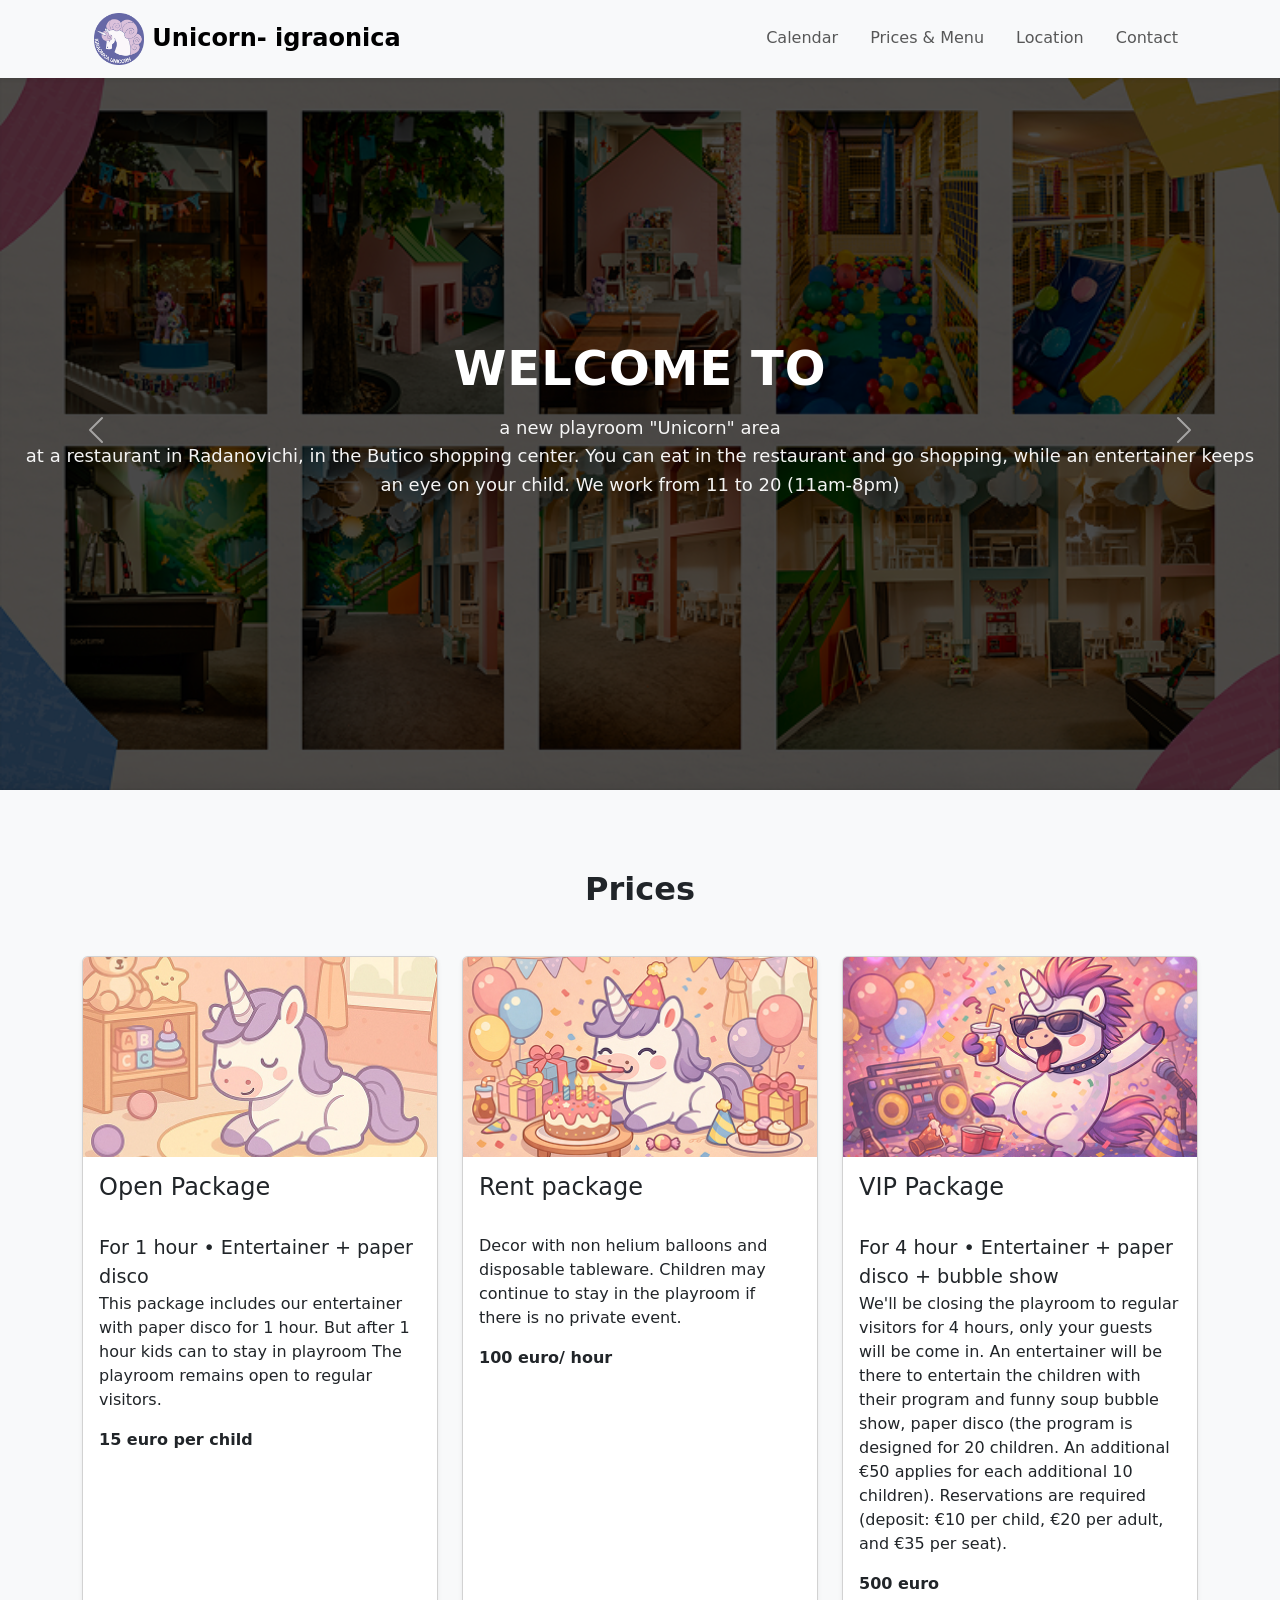
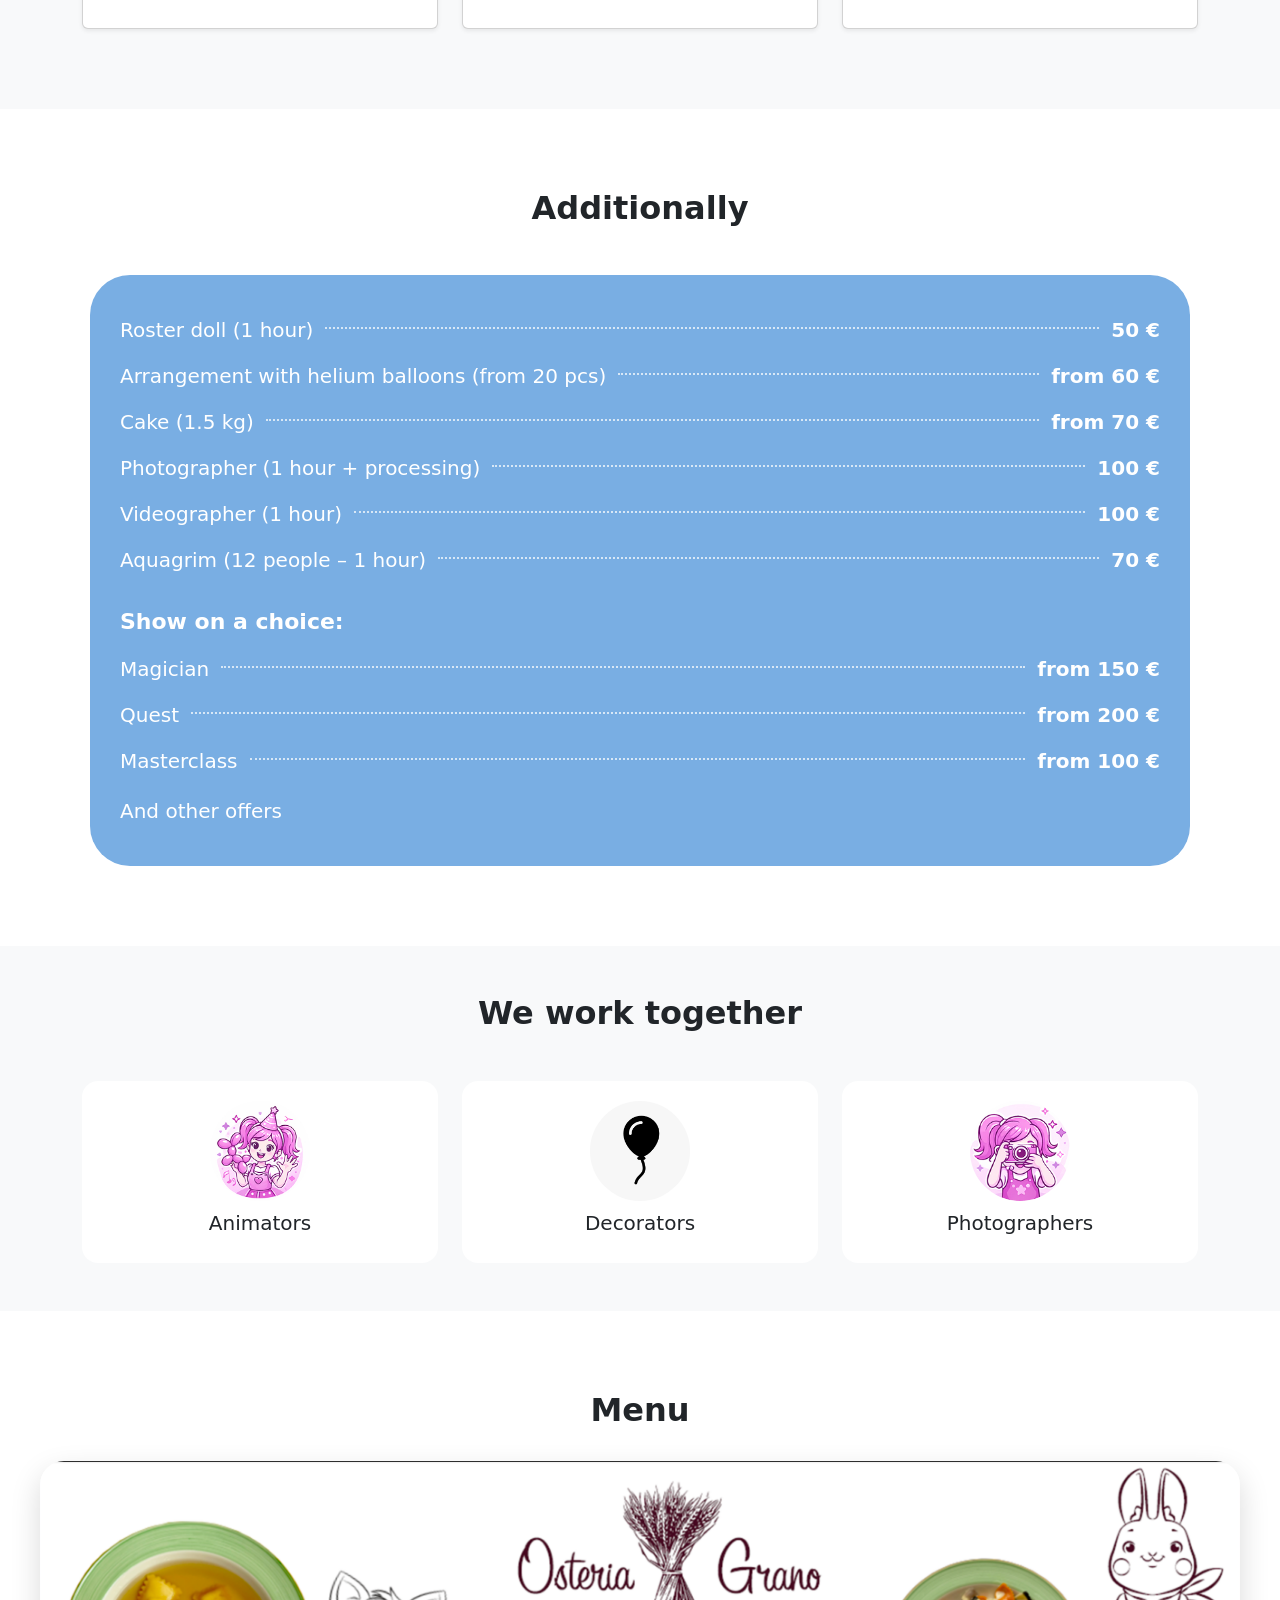
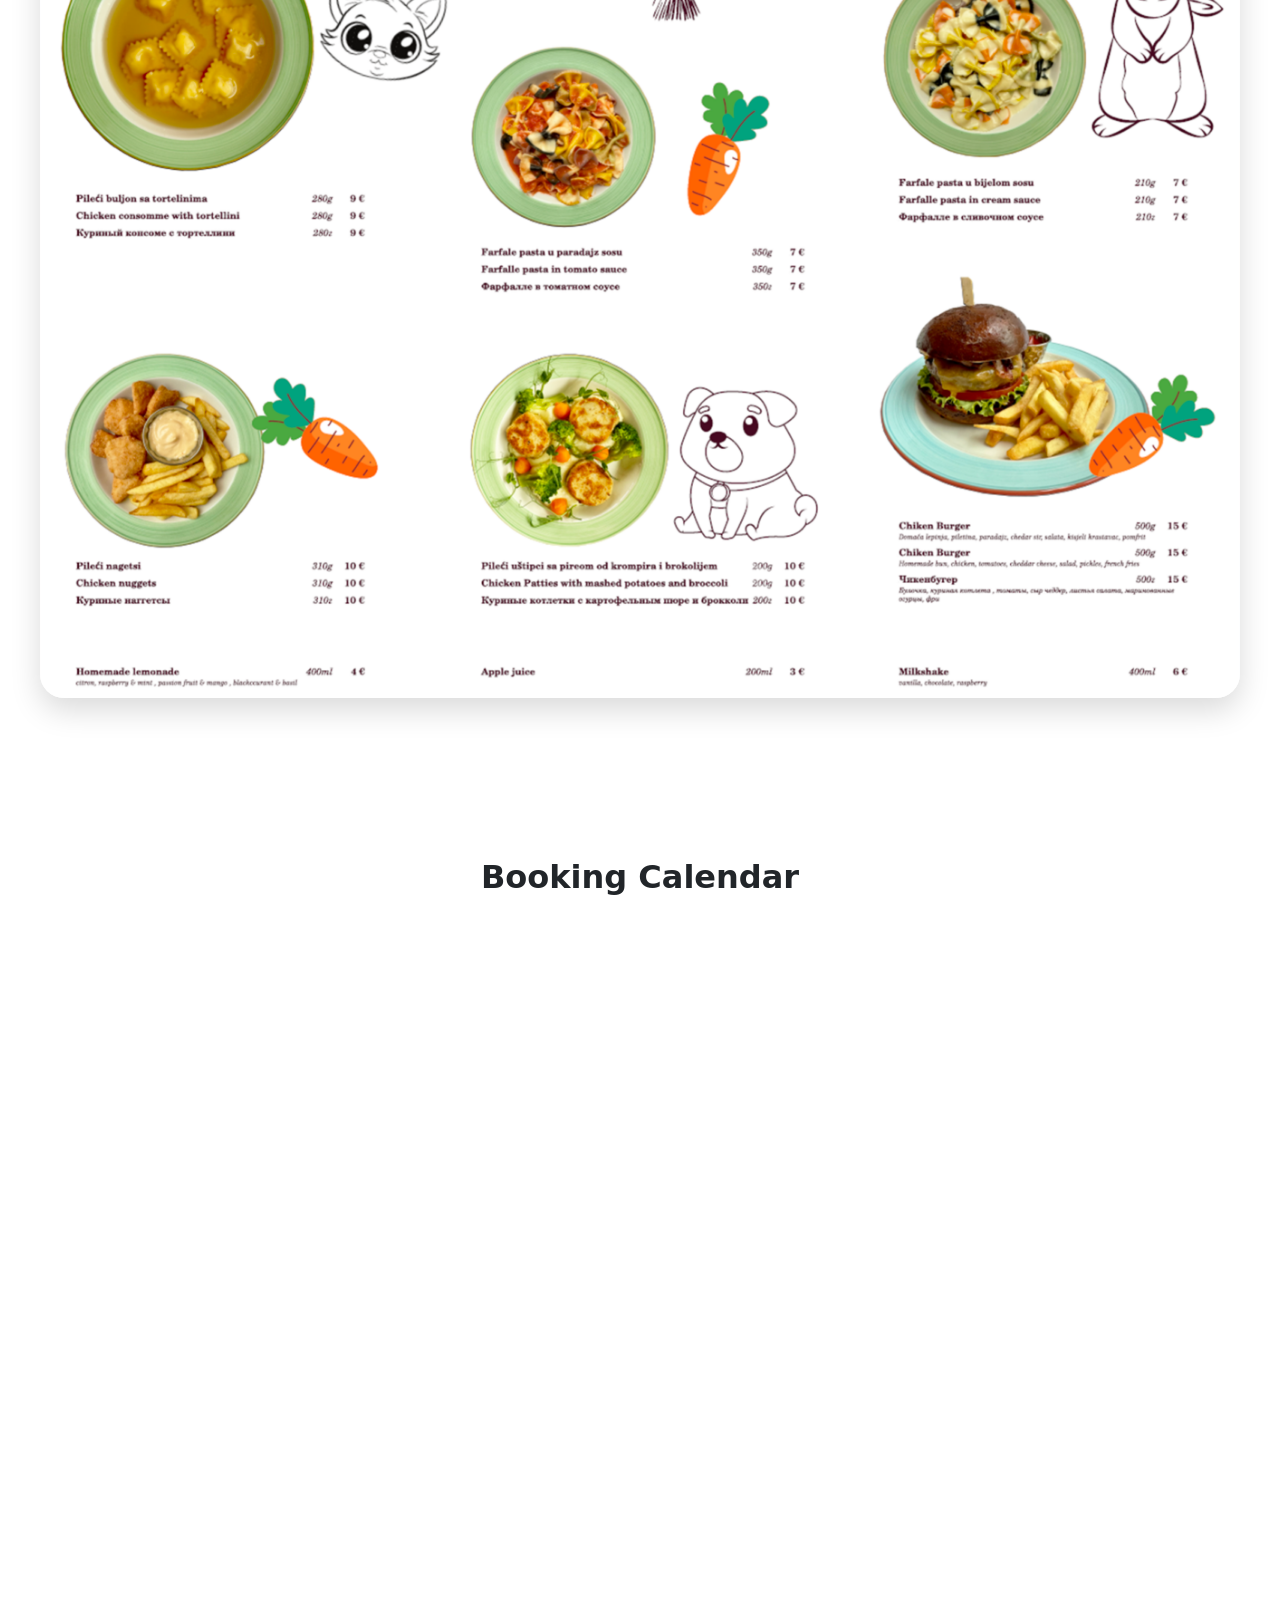
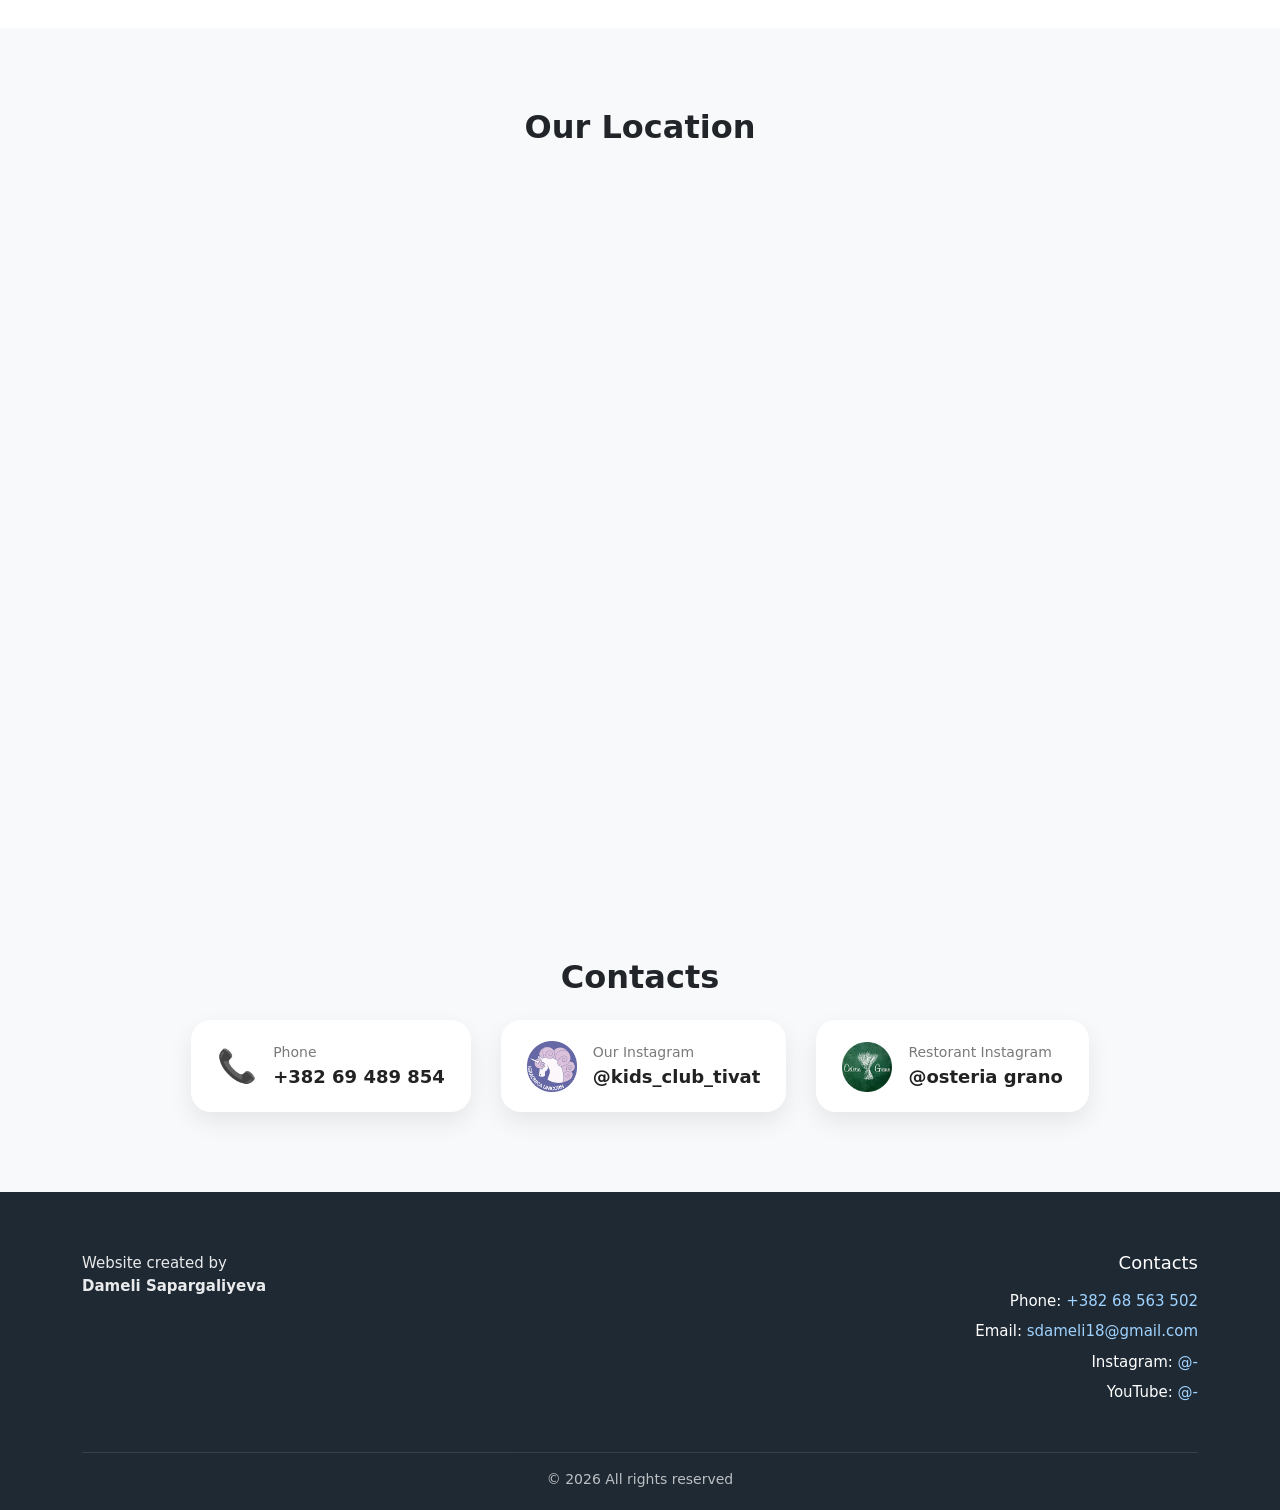
==== index.html @ 59a6ec55 "Update index.html" ====
<!DOCTYPE html>
<html lang="en">
<head>
  <link rel="canonical" href="https://unicorn-igraonica.me/">
  <meta charset="UTF-8">
  <title>Unicorn igraonica</title>
  <meta name="viewport" content="width=device-width, initial-scale=1">
  <meta name="google-site-verification" content="C68vOn8XBNUHVtRd9w0bwKj9pTrS5eI0pPw0pr5w6Ek" />
  <meta name="description" content="Playroom for kids in Radanovichi">


  <link rel="icon" href="favicon.png" type="image/png">

  <!-- Bootstrap CSS -->
  <link href="https://cdn.jsdelivr.net/npm/bootstrap@5.3.2/dist/css/bootstrap.min.css" rel="stylesheet">
   
  <link rel="stylesheet" href="style.css">


  <style>
    body {
      scroll-behavior: smooth;
    }
    .section-padding {
      padding: 80px 0;
    }
    .price-card img {
      height: 200px;
      object-fit: cover;
    }
    .menu-image {
      height: 450px;
      object-fit: cover;
    }
  </style>
</head>
<body>

<!-- ================= NAVBAR ================= -->
<nav class="navbar navbar-expand-lg bg-body-tertiary fixed-top shadow-sm">
  <div class="container px-4">
    <a class="navbar-brand fw-bold fs-4" href="#">
      <img src="img/unicorn--logo.png" width="50px " alt="logo"> Unicorn- igraonica
    </a>

    <button class="navbar-toggler" type="button" data-bs-toggle="collapse" data-bs-target="#navbarNav">
      <span class="navbar-toggler-icon"></span>
    </button>

    <div class="collapse navbar-collapse" id="navbarNav">
      <ul class="navbar-nav ms-auto nav-underline">
        <li class="nav-item">
          <a class="nav-link" href="#calendar">Calendar</a>
        </li>
        <li class="nav-item">
          <a class="nav-link" href="#prices">Prices & Menu</a>
        </li>
        <li class="nav-item">
          <a class="nav-link" href="#location">Location</a>
        </li>
        <li class="nav-item">
          <a class="nav-link" href="#contacts">Contact</a>
        </li>
      </ul>
    </div>
  </div>
</nav>

<div style="height: 70px"></div>

<!-- ================= CAROUSEL ================= -->
<div id="mainCarousel" class="carousel slide" data-bs-ride="carousel">
  <div class="carousel-inner">

    <div class="carousel-item active position-relative">
      <img src="img/main pictures/roomplay2.jpg" class="d-block w-100" alt="playroom">
      <!-- DARK OVERLAY -->
      <div class="carousel-overlay"></div>
      <!-- TEXT -->
      <div class="carousel-caption-custom">
        <h2>Welcome to</h2>
        <p>
          a new playroom "Unicorn" area<br>
          at a restaurant in Radanovichi, in the Butico shopping center. You can eat in the restaurant and 
          go shopping, while an entertainer keeps an eye on your child.
          We work from 11 to 20 (11am-8pm)
        </p>
      </div>
    </div>


    <div class="carousel-item position-relative">
      <img src="img/main pictures/img1.jpg" class="d-block w-100" alt="birhtday party">
      <div class="carousel-overlay"></div>
      <div class="carousel-caption-custom">
        <h2>Сelebration</h2>
        <p class="mt-3">Your can celebrate birthday in our roomplay.We have several options for this 😉</p>
        <a href="#prices" class="btn btn-primary mt-2" id="btn">Prices</a>
      </div>
    </div>

    <div class="carousel-item position-relative">
      <img src="img/main pictures/img2.jpg" class="d-block w-100" alt="boy play with toys">
      <div class="carousel-overlay"></div>
      <div class="carousel-caption-custom">
        <h2>Сalendar of events</h2>
        <p class="mt-3">
          You can also find out on the website when the play room is closed for rent or for cleaning.
          Or find out when we have face painting or other interactive activities
        </p>
       <a href="#calendar" class="btn btn-primary mt-2" id="btn">Calendar</a>
      </div>
    </div>

  </div>

  <button class="carousel-control-prev" type="button" data-bs-target="#mainCarousel" data-bs-slide="prev">
    <span class="carousel-control-prev-icon"></span>
  </button>
  <button class="carousel-control-next" type="button" data-bs-target="#mainCarousel" data-bs-slide="next">
    <span class="carousel-control-next-icon"></span>
  </button>
</div>




<!-- ================= PRICES ================= -->
<section id="prices" class="section-padding bg-light">
  <div class="container">
    <h2 class="text-center mb-5 fw-bold">Prices</h2>

    <div class="row g-4">

      <div class="col-md-4">
        <div class="card price-card h-100 shadow-sm">
          <img src="img/prices img/img1.jpg" class="card-img-top" alt="kids party open-packege">
          <div class="card-body">
            <h5 class="card-title pb-4" style="font-size: 1.5em;">Open Package</h5>
              <p class="card-text">
                <span style="font-size: 1.2em;">For 1 hour • Entertainer + <span>paper disco</span> </span> <br>
                This package includes our entertainer with paper disco for 1 hour. But after 1 hour kids can to stay in playroom 
                The playroom remains open to regular visitors.
              </p>
            <p class="fw-bold">15 euro per child</p>
          </div>
        </div>
      </div>

      <div class="col-md-4">
        <div class="card price-card h-100 shadow-sm">
          <img src="img/prices img/img2.jpg" class="card-img-top" alt="kids party rent-packege">
          <div class="card-body">
            <h5 class="card-title pb-4" style="font-size: 1.5em;">Rent package</h5>
            <p class="card-text">Decor with non helium balloons and disposable tableware. Children may continue to stay in the playroom if there is no private event.</p>
            <p class="fw-bold">100 euro/ hour</p>
          </div>
        </div>
      </div>

      <div class="col-md-4">
        <div class="card price-card h-100 shadow-sm">
          <img src="img/prices img/img3.jpg" class="card-img-top" alt="kids party vip-packege">
           <div class="card-body">
            <h5 class="card-title pb-4" style="font-size: 1.5em;">VIP Package</h5>
              <p class="card-text">
                <span style="font-size: 1.2em;">For 4 hour • Entertainer + paper disco + bubble show</span> <br>
                 We'll be closing the playroom to regular visitors for 4 hours, 
                 only your guests will be come in. 
                 An entertainer will be there to entertain the children with their program and funny soup bubble show, paper disco
                 (the program is designed for 20 children. An additional €50 applies for each additional 10 children). 
                 Reservations are required (deposit: €10 per child, €20 per adult, and €35 ​​per seat).
              </p>
            <p class="fw-bold">500 euro</p>
          </div>
        </div>
      </div>

    </div>
  </div>
</section>
<!-- ====================ADDITIONALLY==================== -->


<section class="price-extra">
  <h2 class="text-center mb-5 fw-bold">Additionally</h2>
  <div class="price-box">

    <ul class="price-list">

      <li class="price-item">
        <span class="service">Roster doll (1 hour)</span>
        <span class="dots"></span>
        <span class="price">50 €</span>
      </li>

      <li class="price-item">
        <span class="service">Arrangement with helium balloons (from 20 pcs)</span>
        <span class="dots"></span>
        <span class="price">from 60 €</span>
      </li>

      <li class="price-item">
        <span class="service">Cake (1.5 kg)</span>
        <span class="dots"></span>
        <span class="price">from 70 €</span>
      </li>

      <li class="price-item">
        <span class="service">Photographer (1 hour + processing)</span>
        <span class="dots"></span>
        <span class="price">100 €</span>
      </li>

      <li class="price-item">
        <span class="service">Videographer (1 hour)</span>
        <span class="dots"></span>
        <span class="price">100 €</span>
      </li>

      <li class="price-item">
        <span class="service">Aquagrim (12 people – 1 hour)</span>
        <span class="dots"></span>
        <span class="price">70 €</span>
      </li>

    </ul>

    <div class="sub-title">Show on a choice:</div>

    <ul class="price-list">

      <li class="price-item">
        <span class="service">Magician</span>
        <span class="dots"></span>
        <span class="price">from 150 €</span>
      </li>

      <li class="price-item">
        <span class="service">Quest</span>
        <span class="dots"></span>
        <span class="price">from 200 €</span>
      </li>

      <li class="price-item">
        <span class="service">Masterclass</span>
        <span class="dots"></span>
        <span class="price">from 100 €</span>
      </li>

    </ul>

    <div class="note">And other offers</div>

  </div>
</section>



<!-- ================= Partners ================= -->
 


<section class="py-5 bg-light">
  <div class="container text-center">
    <h2 class="mb-5 fw-bold">We work together</h2>

    <div class="row g-4 justify-content-center">

      <!-- ANIMATORS -->
      <div class="col-md-4 col-12">
        <div
          class="category-card"
          data-bs-toggle="collapse"
          data-bs-target="#animators">
          <img src="img/icon-animet.jpg">
          <h5>Animators</h5>
        </div>
        <div id="animators" class="collapse mt-3">
          <div class="d-flex flex-wrap justify-content-center gap-3">

        <!-- ======circle1======= -->
        <div class="circle-item">
          <svg viewBox="0 0 200 200" class="circle-text">
            <defs>
              <path id="circlePath-a1"
                    d="M100,100 m-80,0
                      a80,80 0 1,1 160,0
                      a80,80 0 1,1 -160,0" />
            </defs>
            <a href="https://www.instagram.com/dream.dram.theatre/?hl=en" target="_blank">
              <text>
                <textPath href="#circlePath-a1" startOffset="0%">_____dream dram</textPath>
              </text>
            </a>
          </svg>
        <img src="img/Dream_drama.jpg">
      </div>

      <!-- ======circle2======= -->
      <div class="circle-item">
          <svg viewBox="0 0 200 200" class="circle-text">
            <defs>
              <path id="circlePath-a1"
                    d="M100,100 m-80,0
                      a80,80 0 1,1 160,0
                      a80,80 0 1,1 -160,0" />
            </defs>

            <a href="https://www.instagram.com/animators_montenegro/" target="_blank">
              <text>
                <textPath href="#circlePath-a1" startOffset="0%">Animators Montenegro</textPath>
              </text>
            </a>
          </svg>
        <img src="img/Animators_montenegro.jpg">
      </div>

      <!-- ======circle3======= -->
      <div class="circle-item">
          <svg viewBox="0 0 200 200" class="circle-text">
            <defs>
              <path id="circlePath-a1"
                    d="M100,100 m-80,0
                      a80,80 0 1,1 160,0
                      a80,80 0 1,1 -160,0" />
            </defs>
            <a href="https://www.instagram.com/animator_budva/" target="_blank">
              <text>
                <textPath href="#circlePath-a1" startOffset="0%">___Animator_budva</textPath>
              </text>
            </a>
          </svg>
        <img src="img/Animator_budva.jpg">
      </div>

      <!-- ======circle4======= -->
      <div class="circle-item">
          <svg viewBox="0 0 200 200" class="circle-text">
            <defs>
              <path id="circlePath-a1"
                    d="M100,100 m-80,0
                      a80,80 0 1,1 160,0
                      a80,80 0 1,1 -160,0" />
            </defs>
            <a href="https://www.instagram.com/papaparty.me/" target="_blank">
              <text>
                <textPath href="#circlePath-a1" startOffset="0%">_______Papa party</textPath>
              </text>
            </a>
          </svg>
        <img src="img/Papa_party.jpg">
      </div>

      <!-- ======circle5======= -->
      <div class="circle-item">
          <svg viewBox="0 0 200 200" class="circle-text">
            <defs>
              <path id="circlePath-a1"
                    d="M100,100 m-80,0
                      a80,80 0 1,1 160,0
                      a80,80 0 1,1 -160,0" />
            </defs>
            <a href="https://www.instagram.com/animator_volshebnitsa/" target="_blank">
              <text>
                <textPath href="#circlePath-a1" startOffset="0%">Animator Volshebnitsa</textPath>
              </text>
            </a>
          </svg>
        <img src="img/animator_volshebnitsa.jpg">
      </div>

      <!-- ======circle6======= -->
      <div class="circle-item">
          <svg viewBox="0 0 200 200" class="circle-text">
            <defs>
              <path id="circlePath-a1"
                    d="M100,100 m-80,0
                      a80,80 0 1,1 160,0
                      a80,80 0 1,1 -160,0" />
            </defs>
            <a href="https://www.instagram.com/veselov_show/" target="_blank">
              <text>
                <textPath href="#circlePath-a1" startOffset="0%">______Фокусник</textPath>
              </text>
            </a>
          </svg>
        <img src="img/veselov_show.jpg">
      </div>

      <!-- ======circle7======= -->
      <div class="circle-item">
          <svg viewBox="0 0 200 200" class="circle-text">
            <defs>
              <path id="circlePath-a1"
                    d="M100,100 m-80,0
                      a80,80 0 1,1 160,0
                      a80,80 0 1,1 -160,0" />
            </defs>
            <a href="https://www.instagram.com/show.mne/" target="_blank">
              <text>
                <textPath href="#circlePath-a1" startOffset="0%">______Show.mne</textPath>
              </text>
            </a>
          </svg>
        <img src="img/show_mne.jpg">
      </div>

     </div>
   </div>
 </div>

 <!-- DECORATORS -->
 <div class="col-md-4 col-12">
   <div
     class="category-card"
     data-bs-toggle="collapse"
     data-bs-target="#decorators">
     <img src="img/icon-decor.png" alt="">
     <h5>Decorators</h5>
  </div>

  <div id="decorators" class="collapse mt-3">
    <div class="d-flex flex-wrap justify-content-center gap-3">
      <!-- ======circle1======= -->
      <div class="circle-item">
        <svg viewBox="0 0 200 200" class="circle-text">
          <defs>
            <path id="circlePath-a1"
                  d="M100,100 m-80,0
                    a80,80 0 1,1 160,0
                    a80,80 0 1,1 -160,0" />
              </defs>
              <a href="https://www.instagram.com/elena_baloni_bu2/" target="_blank">
              <text>
                <textPath href="#circlePath-a1" startOffset="0%">_____bom_babloni</textPath>
              </text>
            </a>
          </svg>
        <img src="img/bom-naloni.jpg">
      </div>
      <!-- ======circle2======= -->
      <div class="circle-item">
      <svg viewBox="0 0 200 200" class="circle-text">
        <defs>
          <path id="circlePath-a1"
                d="M100,100 m-80,0
                  a80,80 0 1,1 160,0
                  a80,80 0 1,1 -160,0" />
            </defs>
            <a href="https://www.instagram.com/decor.symphony.me/" target="_blank">
              <text>
                <textPath href="#circlePath-a1" startOffset="0%">____decor_symphony</textPath>
              </text>
            </a>
          </svg>
        <img src="img/decor_symphony.jpg">
      </div>
      <!-- ======circle3======= -->
          <div class="circle-item">
          <svg viewBox="0 0 200 200" class="circle-text">
            <defs>
              <path id="circlePath-a1"
                    d="M100,100 m-80,0
                      a80,80 0 1,1 160,0
                      a80,80 0 1,1 -160,0" />
                </defs>
                <a href="https://www.instagram.com/cake.dora/" target="_blank">
                  <text>
                    <textPath href="#circlePath-a1" startOffset="0%">_______cake dora</textPath>
                  </text>
                </a>
              </svg>
            <img src="img/cake dora.jpg">
          </div>
          
          <!-- ======circle4======= -->
          <div class="circle-item">
          <svg viewBox="0 0 200 200" class="circle-text">
            <defs>
              <path id="circlePath-a1"
                    d="M100,100 m-80,0
                      a80,80 0 1,1 160,0
                      a80,80 0 1,1 -160,0" />
                </defs>
                <a href="#https://www.instagram.com/happyballoonstivat/" target="_blank">
                  <text>
                    <textPath href="#circlePath-a1" startOffset="0%">______happy balloons</textPath>
                  </text>
                </a>
              </svg>
            <img src="img/happy balloons.jpg">
          </div>

          <!-- ======circle5======= -->
          <div class="circle-item">
          <svg viewBox="0 0 200 200" class="circle-text">
            <defs>
              <path id="circlePath-a1"
                    d="M100,100 m-80,0
                      a80,80 0 1,1 160,0
                      a80,80 0 1,1 -160,0" />
                  </defs>
                  <a href="https://www.instagram.com/tatiana_cake.montenegro/" target="_blank">
                    <text>
                      <textPath href="#circlePath-a1" startOffset="0%">______Tatiana cake</textPath>
                    </text>
                  </a>
                </svg>
              <img src="img/tatiana cake.jpg">
            </div>

            <!-- ======circle6======= -->
          <div class="circle-item">
          <svg viewBox="0 0 200 200" class="circle-text">
            <defs>
              <path id="circlePath-a1"
                    d="M100,100 m-80,0
                      a80,80 0 1,1 160,0
                      a80,80 0 1,1 -160,0" />
                </defs>
                <a href="https://www.instagram.com/weddingstudiotalija/" target="_blank">
                  <text>
                    <textPath href="#circlePath-a1" startOffset="0%">____flower_shop Talija</textPath>
                  </text>
                </a>
              </svg>
            <img src="img/flower shop talija.jpg">
          </div>

          </div>
        </div>
      </div>

      <!-- PHOTOGRAPHERS -->
      <div class="col-md-4 col-12">
        <div
          class="category-card"
          data-bs-toggle="collapse"
          data-bs-target="#photographers">
          <img src="img/icon-photo.jpg">
          <h5>Photographers</h5>
        </div>

        <div id="photographers" class="collapse mt-3">
          <div class="d-flex flex-wrap justify-content-center gap-3">
                <!-- ======circle1======= -->
                <div class="circle-item">
                <svg viewBox="0 0 200 200" class="circle-text">
                  <defs>
                    <path id="circlePath-a1"
                          d="M100,100 m-80,0
                            a80,80 0 1,1 160,0
                            a80,80 0 1,1 -160,0" />
                    </defs>
                    <a href="https://photoblag.ru/" target="_blank">
                      <text>
                        <textPath href="#circlePath-a1" startOffset="0%">Vadim Blagoveshchenskii</textPath>
                      </text>
                    </a>
                  </svg>
                <img src="img/vadim blahoveshchenskii.jpg">
              </div>

              <!-- ======circle2======= -->
                <div class="circle-item">
                <svg viewBox="0 0 200 200" class="circle-text">
                  <defs>
                    <path id="circlePath-a1"
                          d="M100,100 m-80,0
                            a80,80 0 1,1 160,0
                            a80,80 0 1,1 -160,0" />
                      </defs>
                      <a href="https://www.instagram.com/photographer.montenegro/" target="_blank">
                        <text>
                          <textPath href="#circlePath-a1" startOffset="0%">photographer Budva Tivat Kotor</textPath>
                        </text>
                      </a>
                    </svg>
                  <img src="img/photografer budva tivat kotor.jpg">
                </div>

                <!-- ======circle3======= -->
                <div class="circle-item">
                <svg viewBox="0 0 200 200" class="circle-text">
                  <defs>
                    <path id="circlePath-a1"
                          d="M100,100 m-80,0
                            a80,80 0 1,1 160,0
                            a80,80 0 1,1 -160,0" />
                  </defs>
                  <a href="https://www.instagram.com/novikov_dop/" target="_blank">
                    <text>
                      <textPath href="#circlePath-a1" startOffset="0%">__Liosha Novikov</textPath>
                    </text>
                  </a>
                </svg>
              <img src="img/liosha novikov.jpg">
            </div>
          </div>
        </div>
        
      </div>
    </div>
  </div>
</section>


<!-- ================= MENU IMAGE ================= -->
 <section class="menu-section">
  <div class="menu-wrapper">
    <h2 class="menu-title">Menu</h2>

    <img 
      src="img/menu.png"
      alt="Menu"
      class="menu-img"
    >
  </div>
</section>



<!-- ================= CALENDAR ================= -->
<section id="calendar" class="section-padding">
  <div class="container">
    <h2 class="text-center fw-bold mb-4">Booking Calendar</h2>

    <div class="ratio ratio-16x9">
       
        <iframe src="https://calendar.google.com/calendar/embed?src=leadership.unicorn.world%40gmail.com&ctz=Europe%2FBelgrade" style="border: 0" width="800" height="800" frameborder="0" scrolling="no"></iframe>
    </div>
  </div>
</section>

<!-- ================= MAP ================= -->
<section id="location" class="section-padding bg-light">
  <div class="container">
    <h2 class="text-center fw-bold mb-4">Our Location</h2>

    <div class="ratio ratio-16x9">
      <iframe 
        src="https://www.google.com/maps/embed?pb=!1m18!1m12!1m3!1d22683.00816208325!2d18.733712415688856!3d42.37299914232213!2m3!1f0!2f0!3f0!3m2!1i1024!2i768!4f13.1!3m3!1m2!1s0x134c2d0042d7da03%3A0x7ec30118054f74ff!2sIgraonica%20Unicorn!5e0!3m2!1sru!2s!4v1767301764248!5m2!1sru!2s"
        allowfullscreen>
      </iframe>
    </div>
  </div>
</section>


<!-- ================== CONTACT ==================== -->
 <section id="contacts" class="contacts-section">
  <div class="container text-center">

    <h2 class="fw-bold mb-4">Contacts</h2>

    <div class="contacts-box">

      <!-- PHONE -->
      <a href="tel:+1234567890" class="contact-item">
        <div class="icon">📞</div>
        <div class="text">
          <span class="label">Phone</span>
          <span class="value">+382 69 489 854</span>
        </div>
      </a>

      <!-- INSTAGRAM -->
      <a href="https://www.instagram.com/kids_club_tivat" target="_blank" class="contact-item">
        <div class="icon">
          <img src="img/unicorn--logo.png" width="50px">
        </div>
        <div class="text">
          <span class="label">Our Instagram</span>
          <span class="value">@kids_club_tivat</span>
        </div>
      </a>

      <!-- INSTAGRAM RESTORANT -->
      <a href="https://www.instagram.com/osteriagrano.me/" target="_blank" class="contact-item">
        <div class="icon">
          <img src="img/logo-restorant.png" width="50px">
        </div>
        <div class="text">
          <span class="label">Restorant Instagram</span>
          <span class="value">@osteria grano</span>
        </div>
      </a>
    </div>

  </div>
</section>


<!-- ================= FOOTER ================= -->
 <footer class="site-footer">
  <div class="container">

    <div class="footer-content">

      <!-- LEFT: AUTHOR -->
      <div class="footer-block footer-left">
        <p class="made-by">
          Website created by<br>
          <strong>Dameli Sapargaliyeva</strong>
        </p>
      </div>

      <!-- RIGHT: CONTACTS -->
      <div class="footer-block footer-right">
        <h5>Contacts</h5>

        <p>
          Phone:
          <a href="tel:+382 68 563 502">+382 68 563 502</a>
        </p>

        <p>
          Email:
          <a href="mailto:sdameli18@gmail.com">sdameli18@gmail.com</a>
        </p>

        <p>
          Instagram:
          <a href="https://instagram.com/yourinstagram" target="_blank">
            @-
          </a>
        </p>

        <p>
          YouTube:
          <a href="https://youtube.com/@yourchannel" target="_blank">
            @-
          </a>
        </p>
      </div>

    </div>

    <div class="footer-bottom">
      © 2026 All rights reserved
    </div>

  </div>
</footer>


<!-- Bootstrap JS -->
<script src="https://cdn.jsdelivr.net/npm/bootstrap@5.3.2/dist/js/bootstrap.bundle.min.js"></script>
</body>
</html>
---- style.css ----
/* ========================МАIN Photo========================== */
/* текст */
.carousel-item {
  height: 80vh;
}

.carousel-item img {
  height: 100%;
  object-fit: cover;
}

/* затемнение */
.carousel-overlay {
  position: absolute;
  inset: 0;
  background: rgba(0, 0, 0, 0.7);
  z-index: 1;
}

/* текст */
.carousel-caption-custom {
  position: absolute;
  inset: 0;
  z-index: 2;

  display: flex;
  flex-direction: column;
  justify-content: center;
  align-items: center;

  color: #fff;
  text-align: center;
  padding: 1.5rem;
}

.carousel-caption-custom h2 {
  font-size: 2.5rem;
  font-weight: 700;
}
 

.carousel-caption-custom p {
  font-size: 1.5rem;
}
.carousel-control-prev,
.carousel-control-next {
  z-index: 3;
}

#btn{
  background-color: gray;
  border: none;
}






 .carousel-caption-custom h2 {
  font-size: clamp(24px, 4vw, 48px);
  font-weight: 700;
  letter-spacing: 1px;
  text-transform: uppercase;
  margin-bottom: 16px;
}
.carousel-caption-custom p {
  font-size: clamp(14px, 2vw, 18px);
  line-height: 1.6;
  opacity: 0.95;
} 
.carousel-caption-custom .btn {
  padding: 10px 28px;
  font-size: 16px;
  border-radius: 30px;
}
.carousel-caption-custom p {
  margin-bottom: 20px;
}

 

/* =============================PARTNERS Circles============================ */

.circle-item {
  position: relative;
  width: 140px;
  height: 140px;
  display: flex;
  align-items: center;
  justify-content: center;
}

/* КАРТИНКА */
.circle-item img {
  width: 120px;
  height: 120px;
  border-radius: 50%;
  border:solid #7fa6d9;
  object-fit: cover;
  z-index: 1;
}

/* SVG С ТЕКСТОМ */
.circle-text {
  position: absolute;
  width: 200px;
  height: 170px;
  fill: #7fa6d9;
  font-size: 18px;
  letter-spacing: 2px;
  z-index: 2;

  /* 🔑 ВАЖНО */
  pointer-events: none;
}

/* 🔥 КЛИКАБЕЛЕН ТОЛЬКО ТЕКСТ */
.circle-text text {
  pointer-events: auto;
  cursor: pointer;
}

/* ЭФФЕКТ */
.circle-text text:hover {
  fill: #ff7aa2;
}



/* 
вращение текста
.circle-text {
  animation: rotate 12s linear infinite;
}

@keyframes rotate {
  to { transform: rotate(360deg); }
}
.circle-item:hover .circle-text {
  animation-play-state: paused;
}

 */

/* ===================================================================================== */

/* ========================================buttoms============================= */

.category-card {
  cursor: pointer;
  background: white;
  border-radius: 16px;
  padding: 20px;
  transition: 0.3s;
}

.category-card:hover {
  transform: translateY(-5px);
  box-shadow: 0 10px 30px rgba(0,0,0,0.1);
}

.category-card img {
  width: 100px;
  height: 100px;
  object-fit: cover;
  border-radius: 50%;
  margin-bottom: 10px;
}

/* .circle-link {
  width: 130px;
  height: 130px;
  border-radius: 50%;
  padding: 5px;
  border: 4px solid #4da3ff;
  display: flex;
  align-items: center;
  justify-content: center;
  transition: 0.3s;
} */

/* .circle-link img {
  width: 100%;
  height: 100%;
  border-radius: 50%;
  object-fit: cover;
} */

/* .circle-link:hover {
  border-color: #ff7aa2;
  transform: scale(1.05);
} */


/* ==========================================Additionally=============================== */
.price-extra {
  padding: 80px 20px;
}

.price-box {
  background: #79aee3;
  border-radius: 40px;
  padding: 40px 30px;
  max-width: 1100px;
  margin: auto;
  color: #fff;
}

.price-list {
  list-style: none;
  padding: 0;
  margin: 0;
}

.price-item {
  display: flex;
  align-items: center;
  font-size: 20px;
  margin-bottom: 16px;
}

.service {
  white-space: nowrap;
}

.dots {
  flex: 1;
  border-bottom: 2px dotted rgba(255,255,255,0.7);
  margin: 0 12px;
  transform: translateY(-2px);
}

.price {
  white-space: nowrap;
  font-weight: 600;
}

.sub-title {
  margin: 30px 0 16px;
  font-size: 22px;
  font-weight: 600;
}

.note {
  margin-top: 20px;
  font-size: 20px;
}


/* responsive */
@media (max-width: 576px) {

  .price-item {
    flex-direction: column;
    align-items: flex-start;
    gap: 6px;
    font-size: 18px;
  }

  .dots {
    display: none;
  }

  .price {
    font-weight: 700;
  }

}


/* ==================== menu ========================== */

 .menu-section {
  padding: 80px 20px;
}

.menu-wrapper {
  max-width: 1400px;   /* ключевой момент */
  margin: 0 auto;
  text-align: center;
}

.menu-title {
  font-weight: 700;
  margin-bottom: 32px;
}

.menu-img {
  width: 100%;
  max-width: 1200px;   /* НЕ больше чем нужно */
  height: auto;
  border-radius: 24px;
  box-shadow: 0 12px 30px rgba(0,0,0,0.15);
}


@media (max-width: 768px) {
  .menu-img {
    max-width: 100%;
    border-radius: 16px;
  }
}


/* ======================== contact ===================== */

.contacts-section {
  padding: 80px 20px;
  background: #f8f9fb;
}

.contacts-box {
  display: flex;
  justify-content: center;
  gap: 30px;
  flex-wrap: wrap;
}

.contact-item {
  display: flex;
  align-items: center;
  gap: 16px;
  padding: 20px 26px;
  background: #ffffff;
  border-radius: 20px;
  text-decoration: none;
  color: #222;
  box-shadow: 0 10px 25px rgba(0,0,0,0.08);
  transition: transform 0.25s ease, box-shadow 0.25s ease;
  min-width: 260px;
}

.contact-item:hover {
  transform: translateY(-4px);
  box-shadow: 0 15px 35px rgba(0,0,0,0.12);
}

.icon {
  font-size: 32px;
}

.text {
  text-align: left;
}

.label {
  display: block;
  font-size: 14px;
  opacity: 0.6;
}

.value {
  display: block;
  font-size: 18px;
  font-weight: 600;
}


/* ============================= footer ===================== */

.site-footer {
  background: #1f2933;
  color: #ffffff;
  padding: 60px 0 20px;
  font-size: 15px;
}

.site-footer a {
  color: #9fd3ff;
  text-decoration: none;
}

.site-footer a:hover {
  text-decoration: underline;
}

.footer-content {
  display: flex;
  justify-content: space-between;
  gap: 40px;
  flex-wrap: wrap;
}

.footer-left {
  text-align: left;
}

.footer-right {
  text-align: right;
}

.footer-block h5 {
  font-size: 18px;
  margin-bottom: 16px;
}

.footer-block p {
  margin-bottom: 8px;
}

.made-by {
  font-size: 15px;
  opacity: 0.9;
}

.footer-bottom {
  margin-top: 40px;
  padding-top: 16px;
  border-top: 1px solid rgba(255,255,255,0.15);
  text-align: center;
  font-size: 14px;
  opacity: 0.7;
}


@media (max-width: 768px) {

  .footer-content {
    flex-direction: column;
    text-align: center;
  }

  .footer-left,
  .footer-right {
    text-align: center;
  }

}
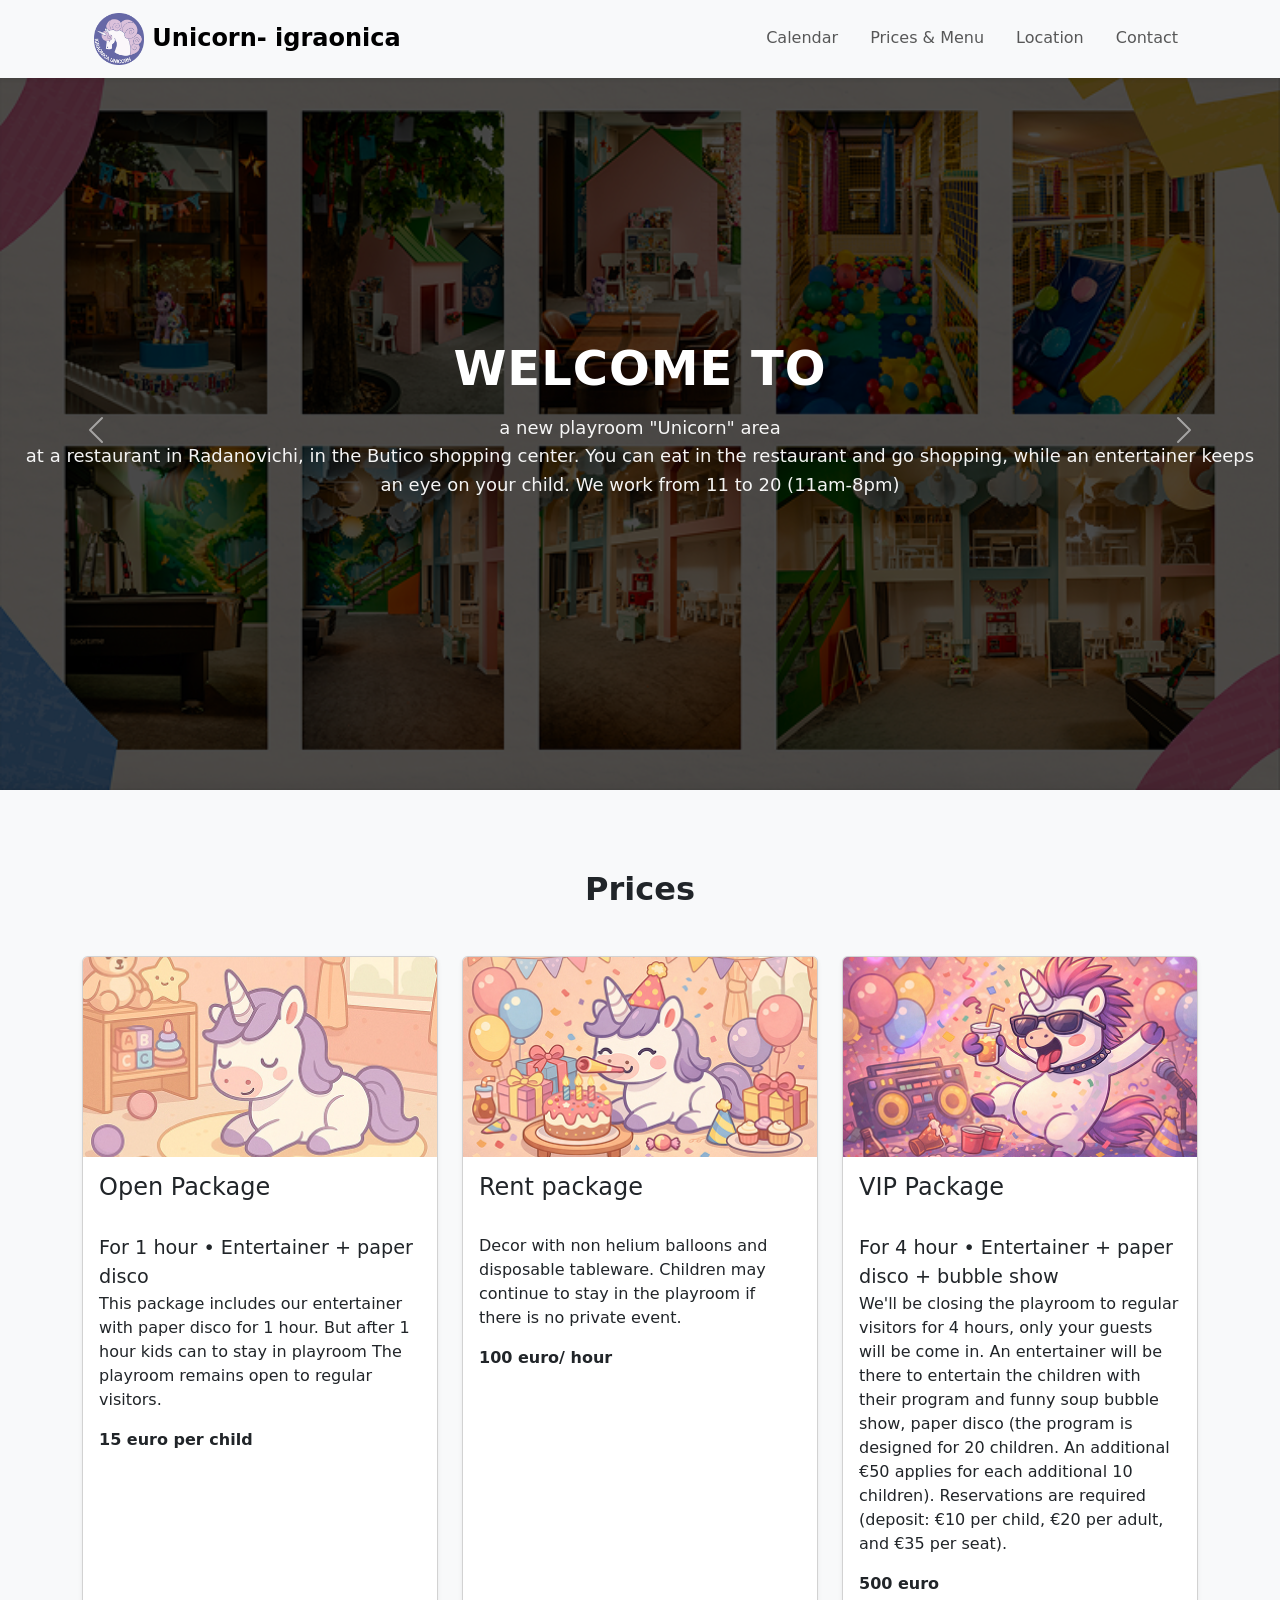
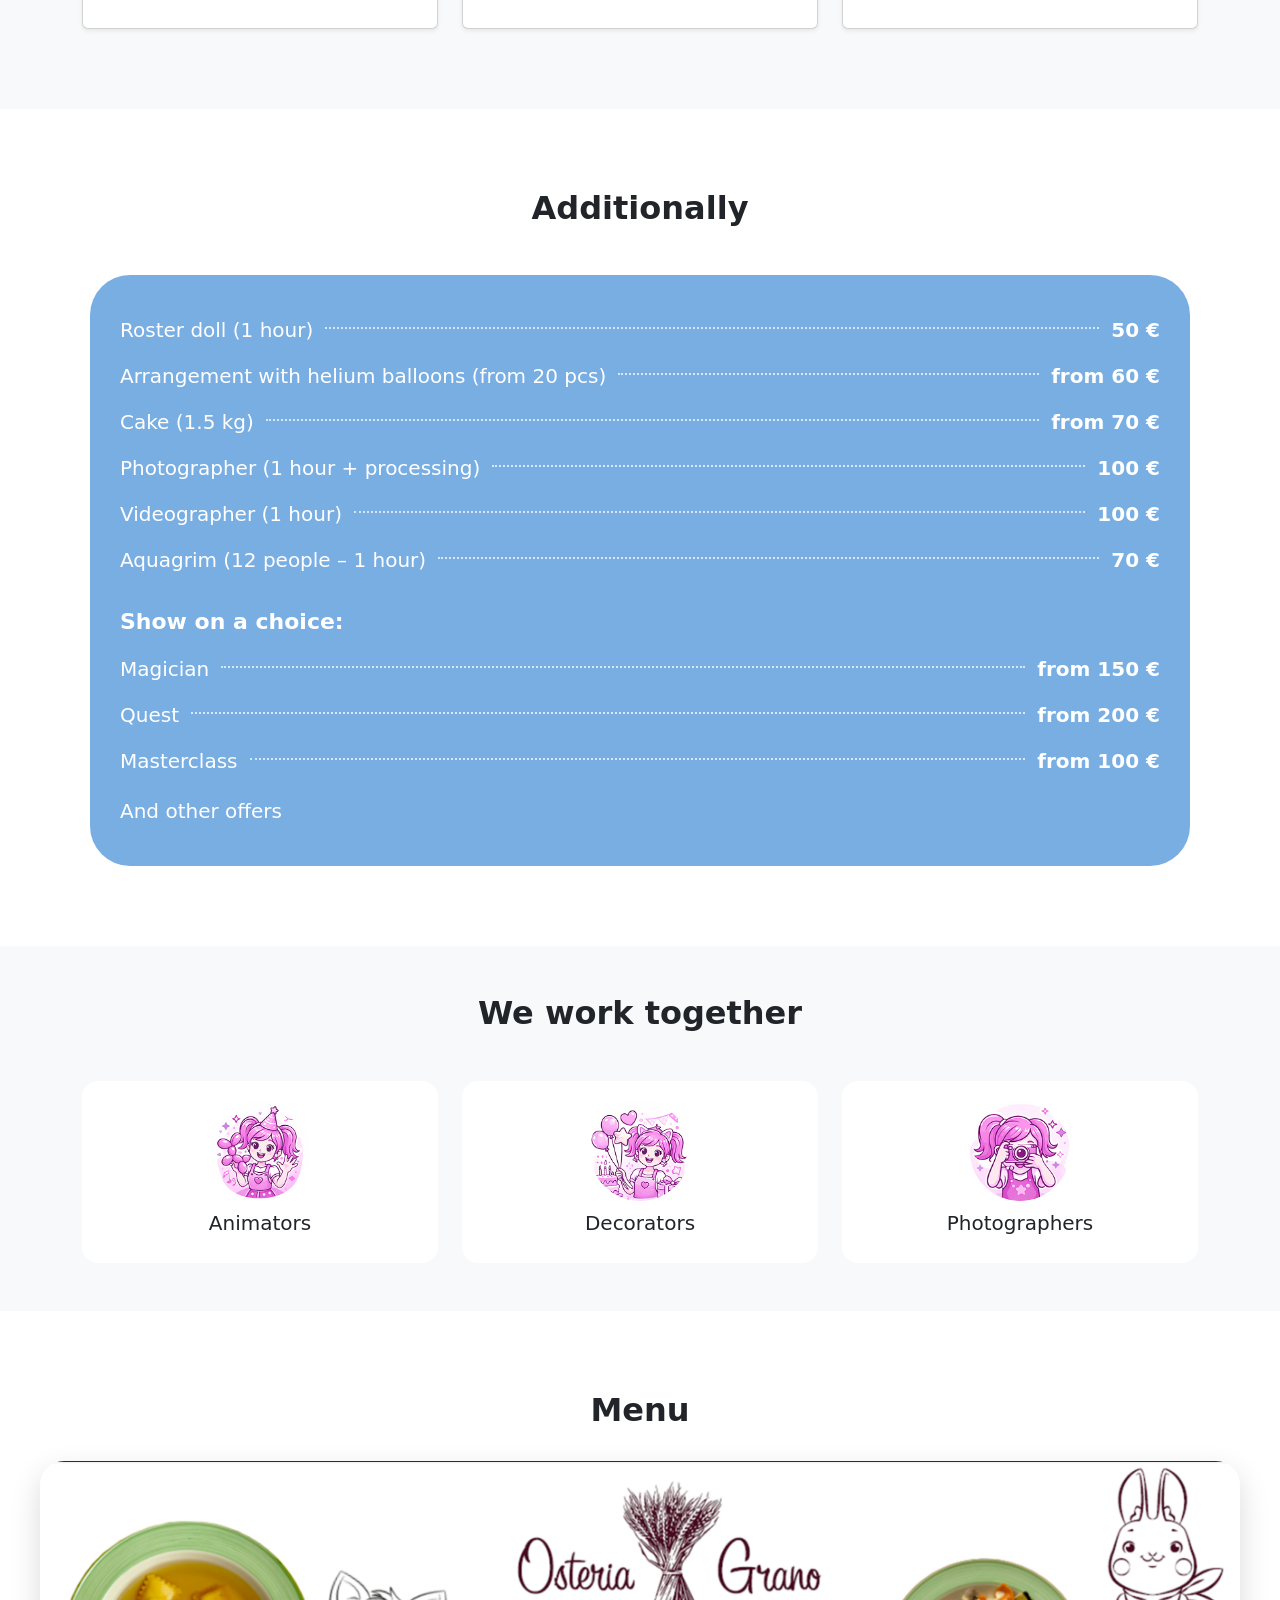
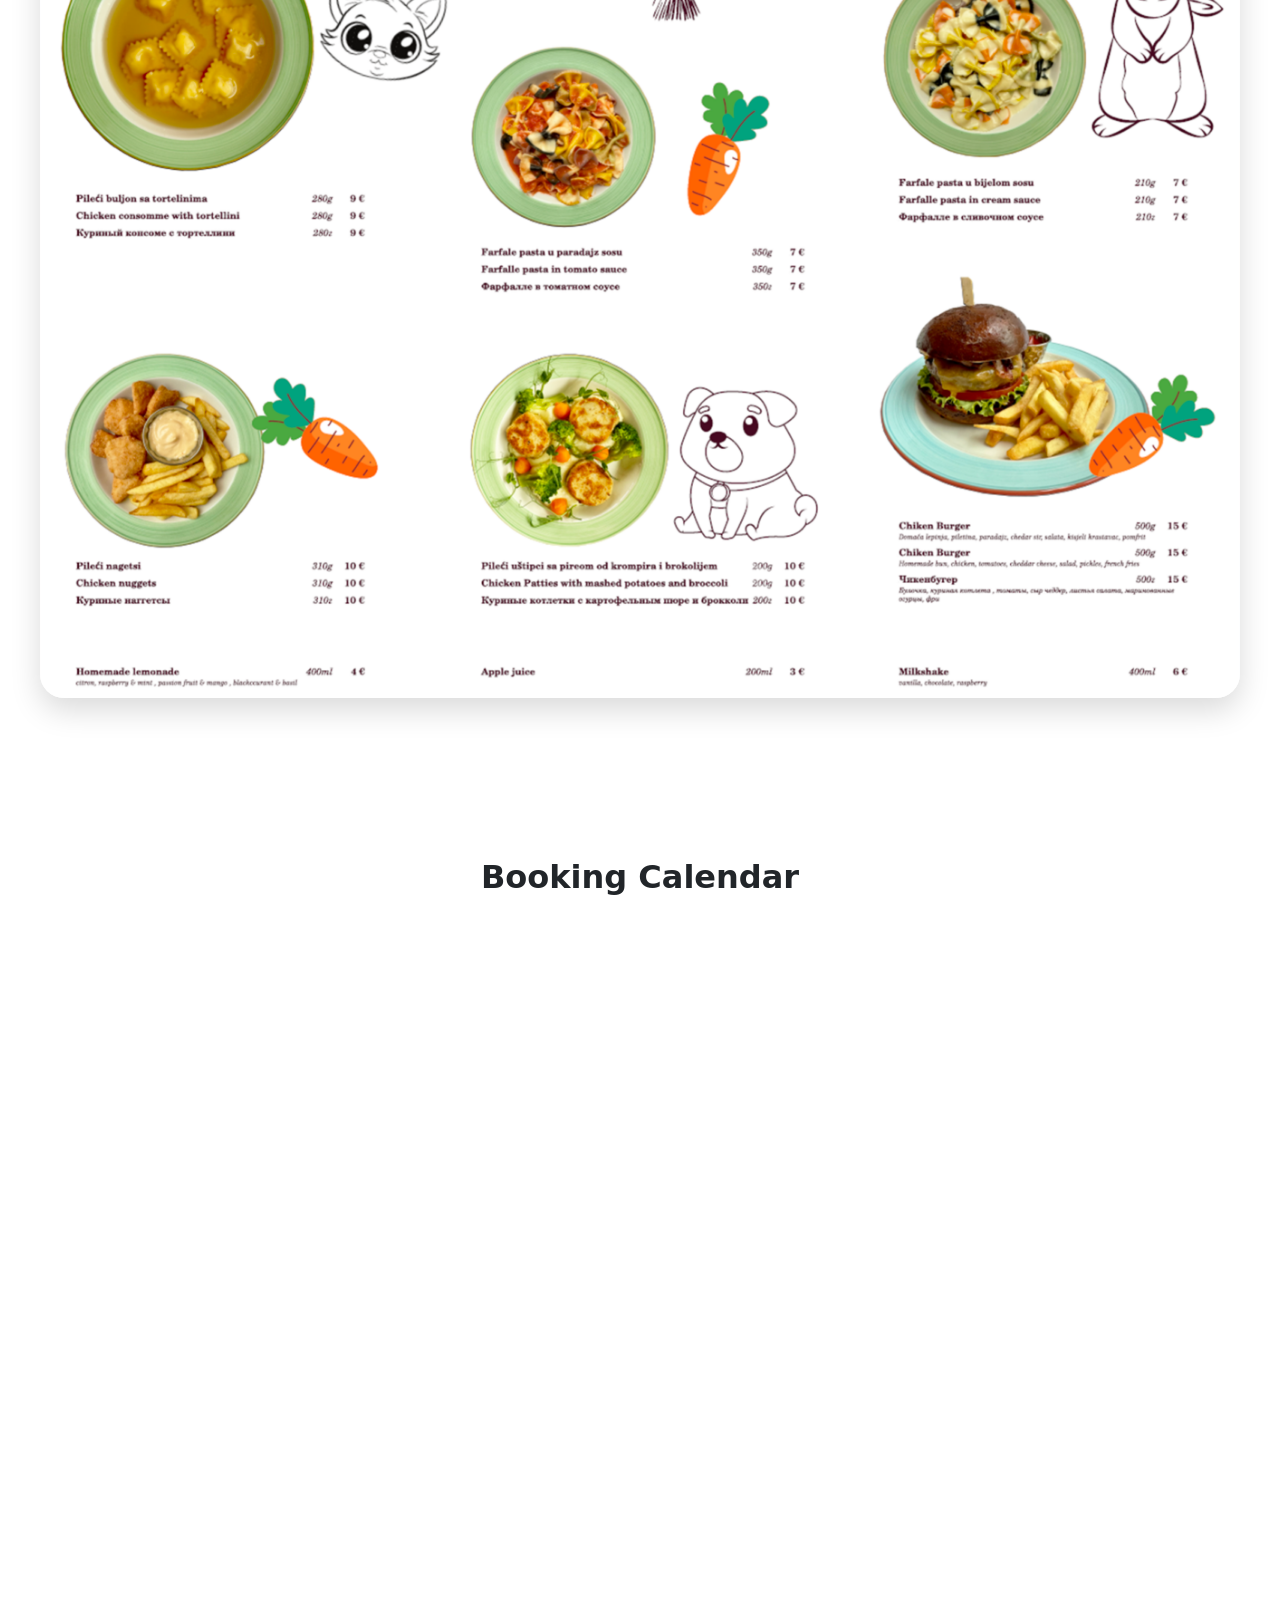
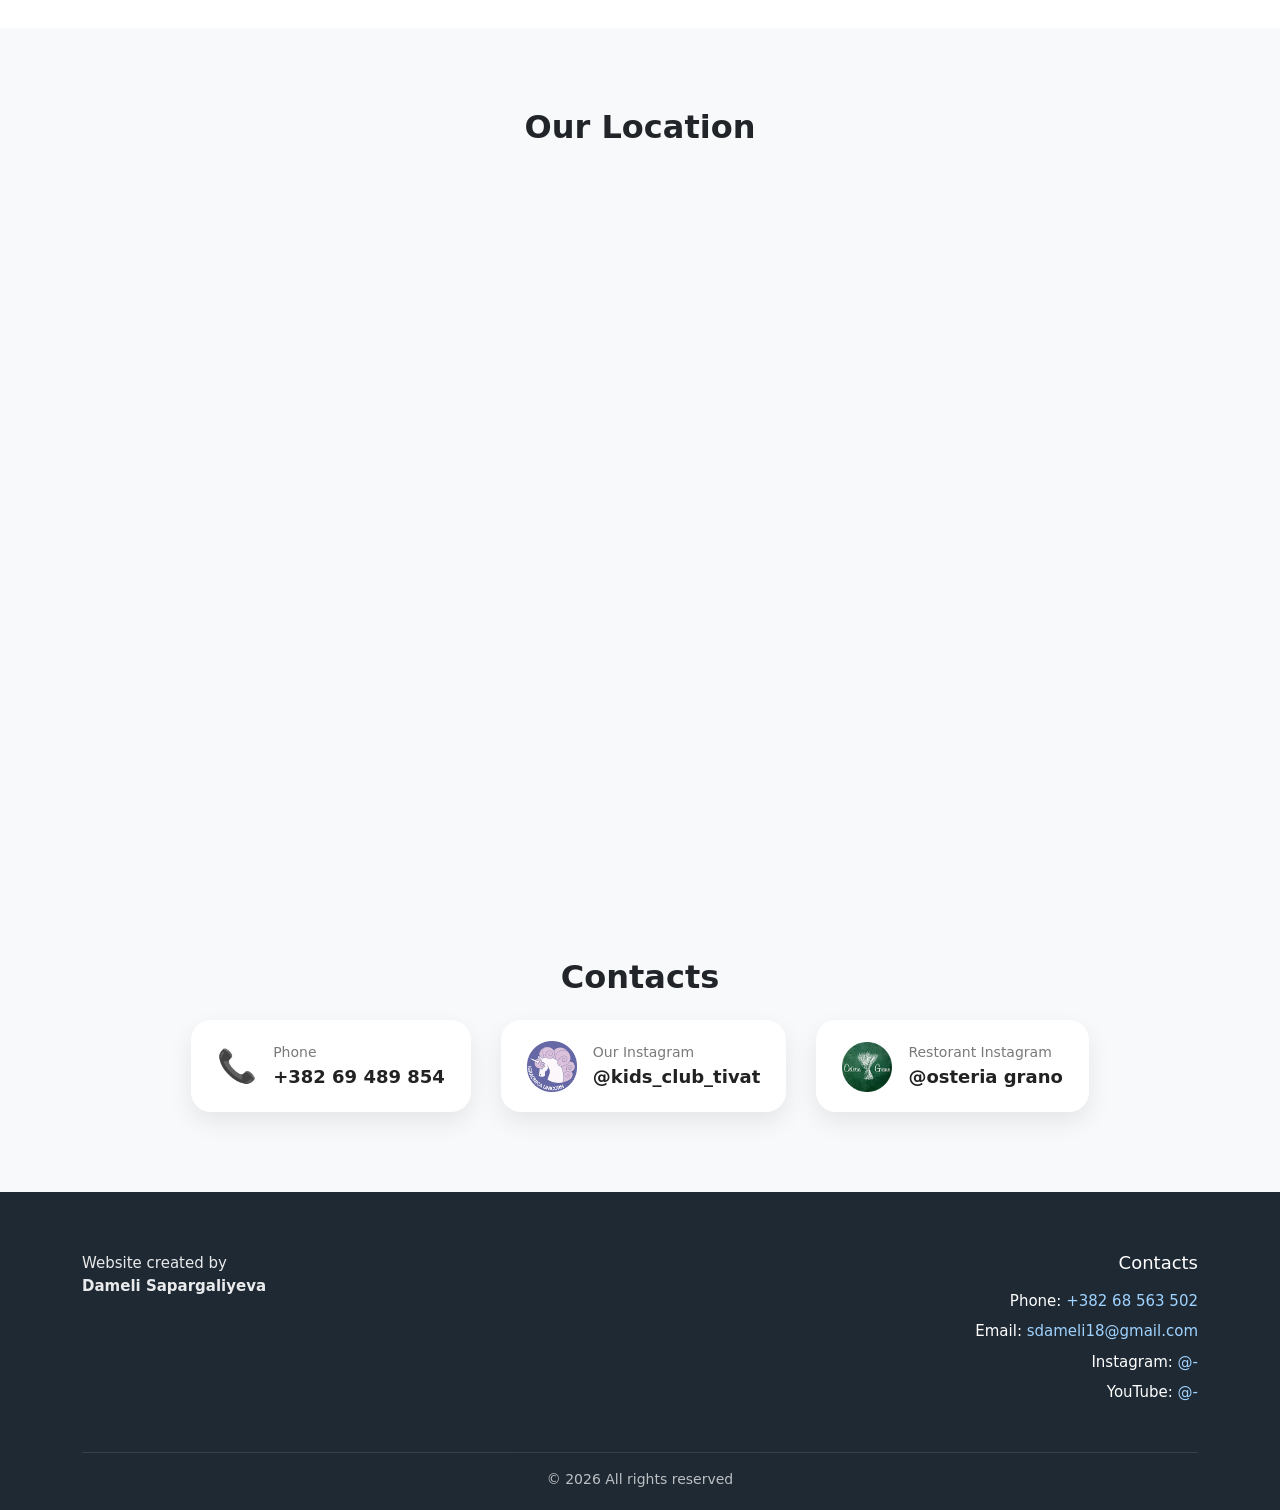
==== commit ad45ab77: "Update index.html" ====
--- a/index.html
+++ b/index.html
@@ -416,7 +416,7 @@
      class="category-card"
      data-bs-toggle="collapse"
      data-bs-target="#decorators">
-     <img src="img/icon-decor.png" alt="">
+     <img src="img/icon-decor.jpg" alt="">
      <h5>Decorators</h5>
   </div>
 
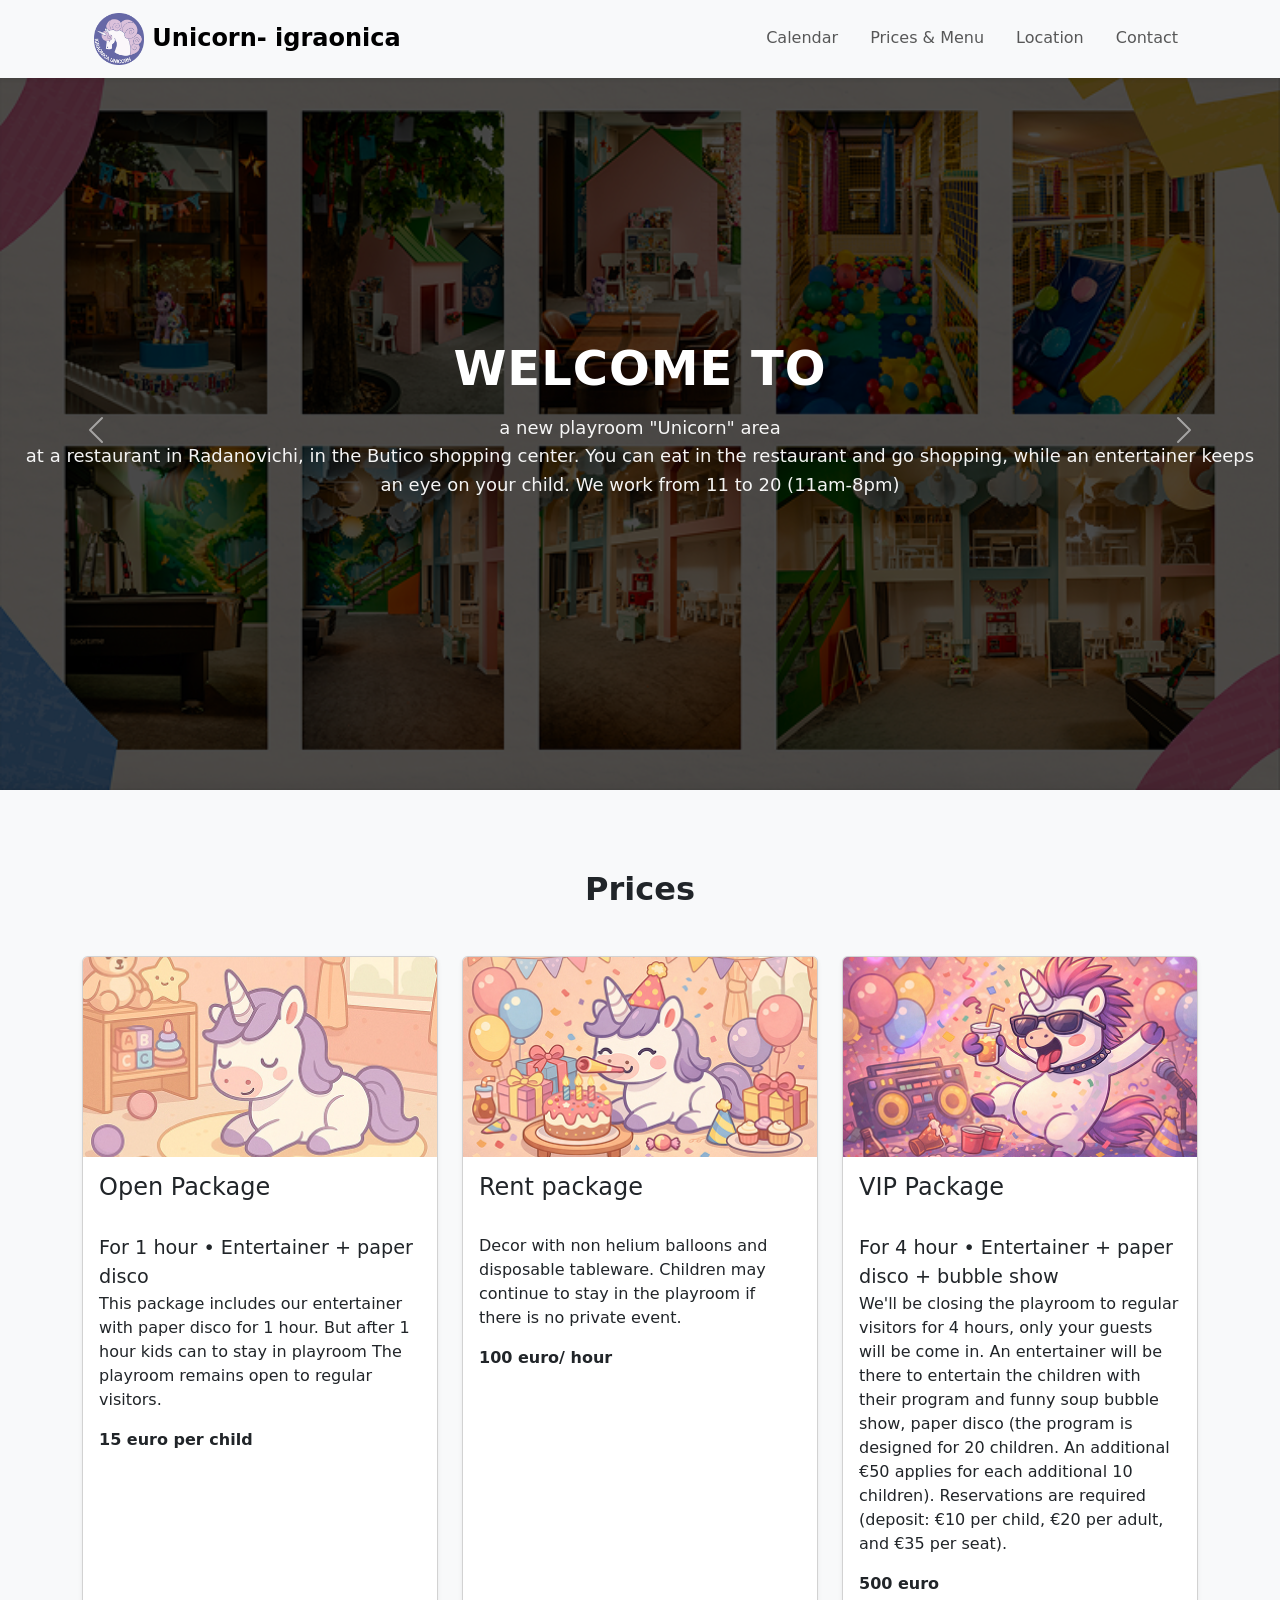
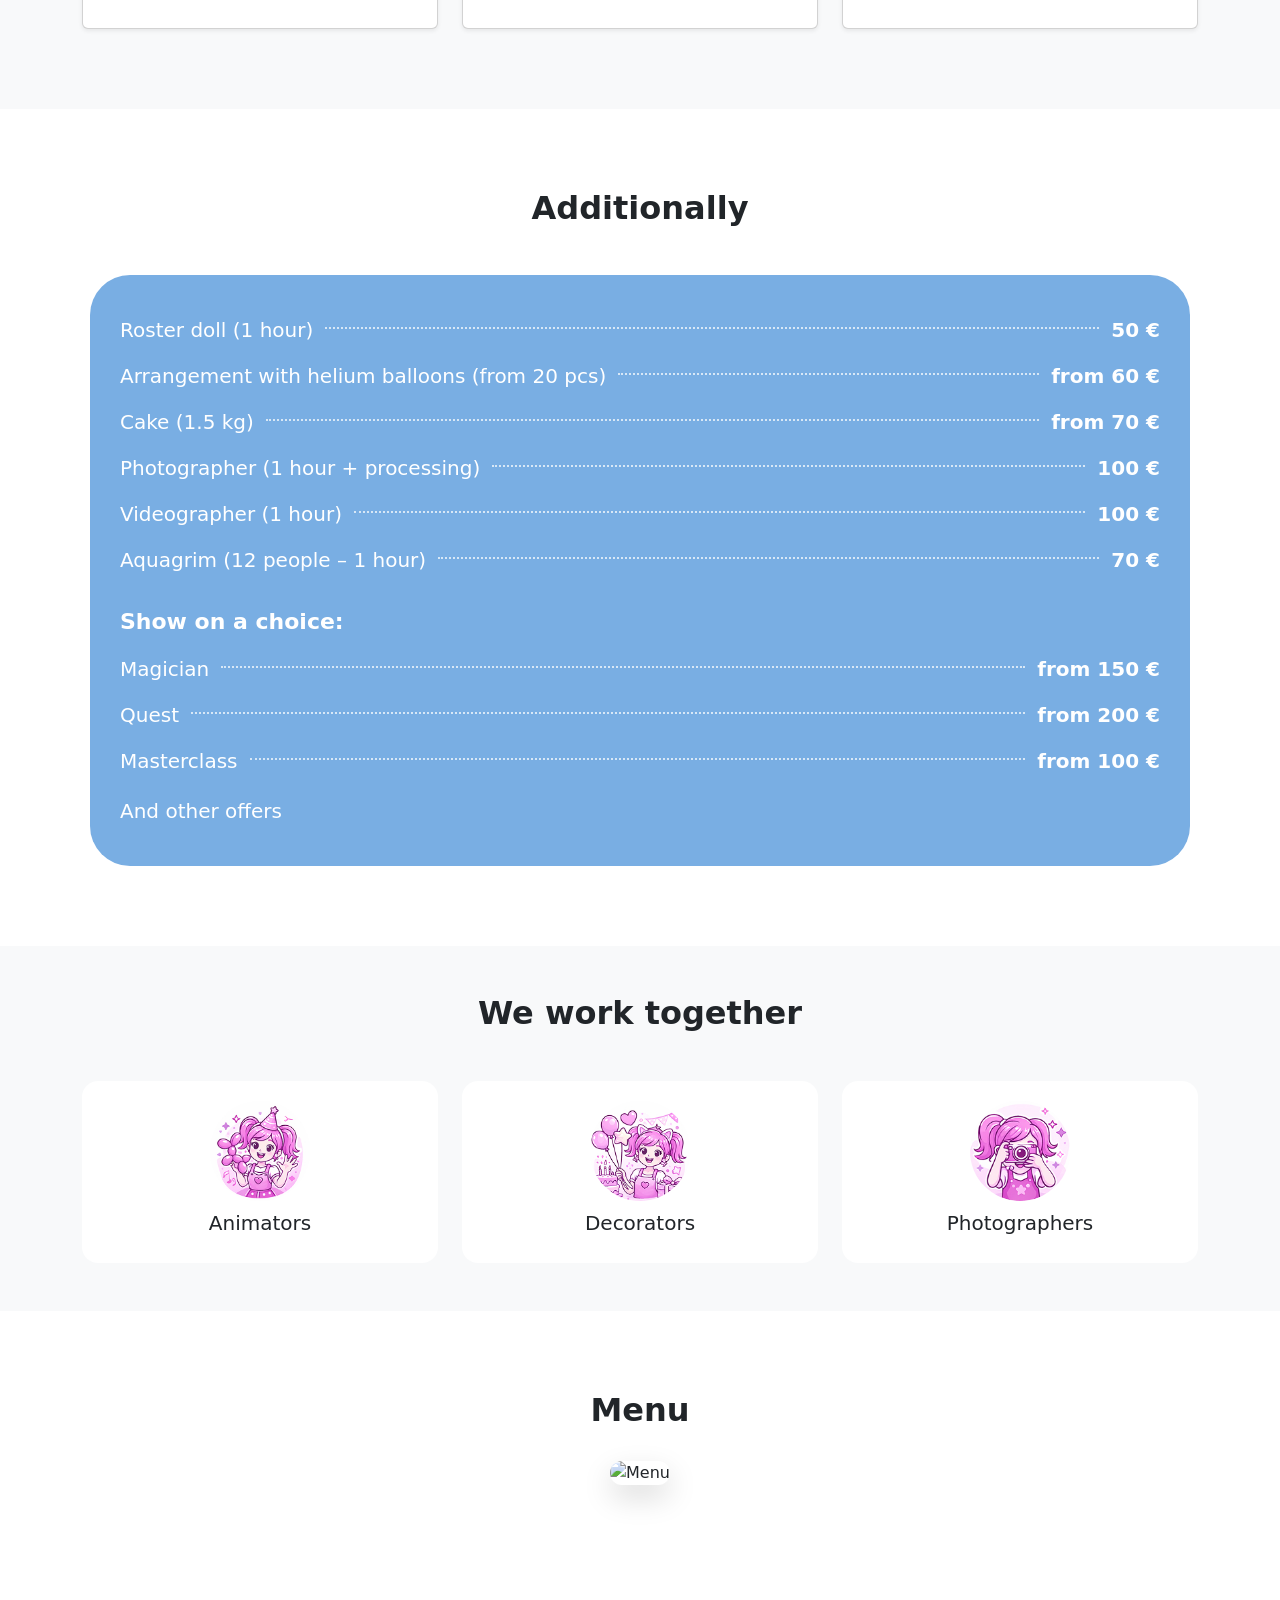
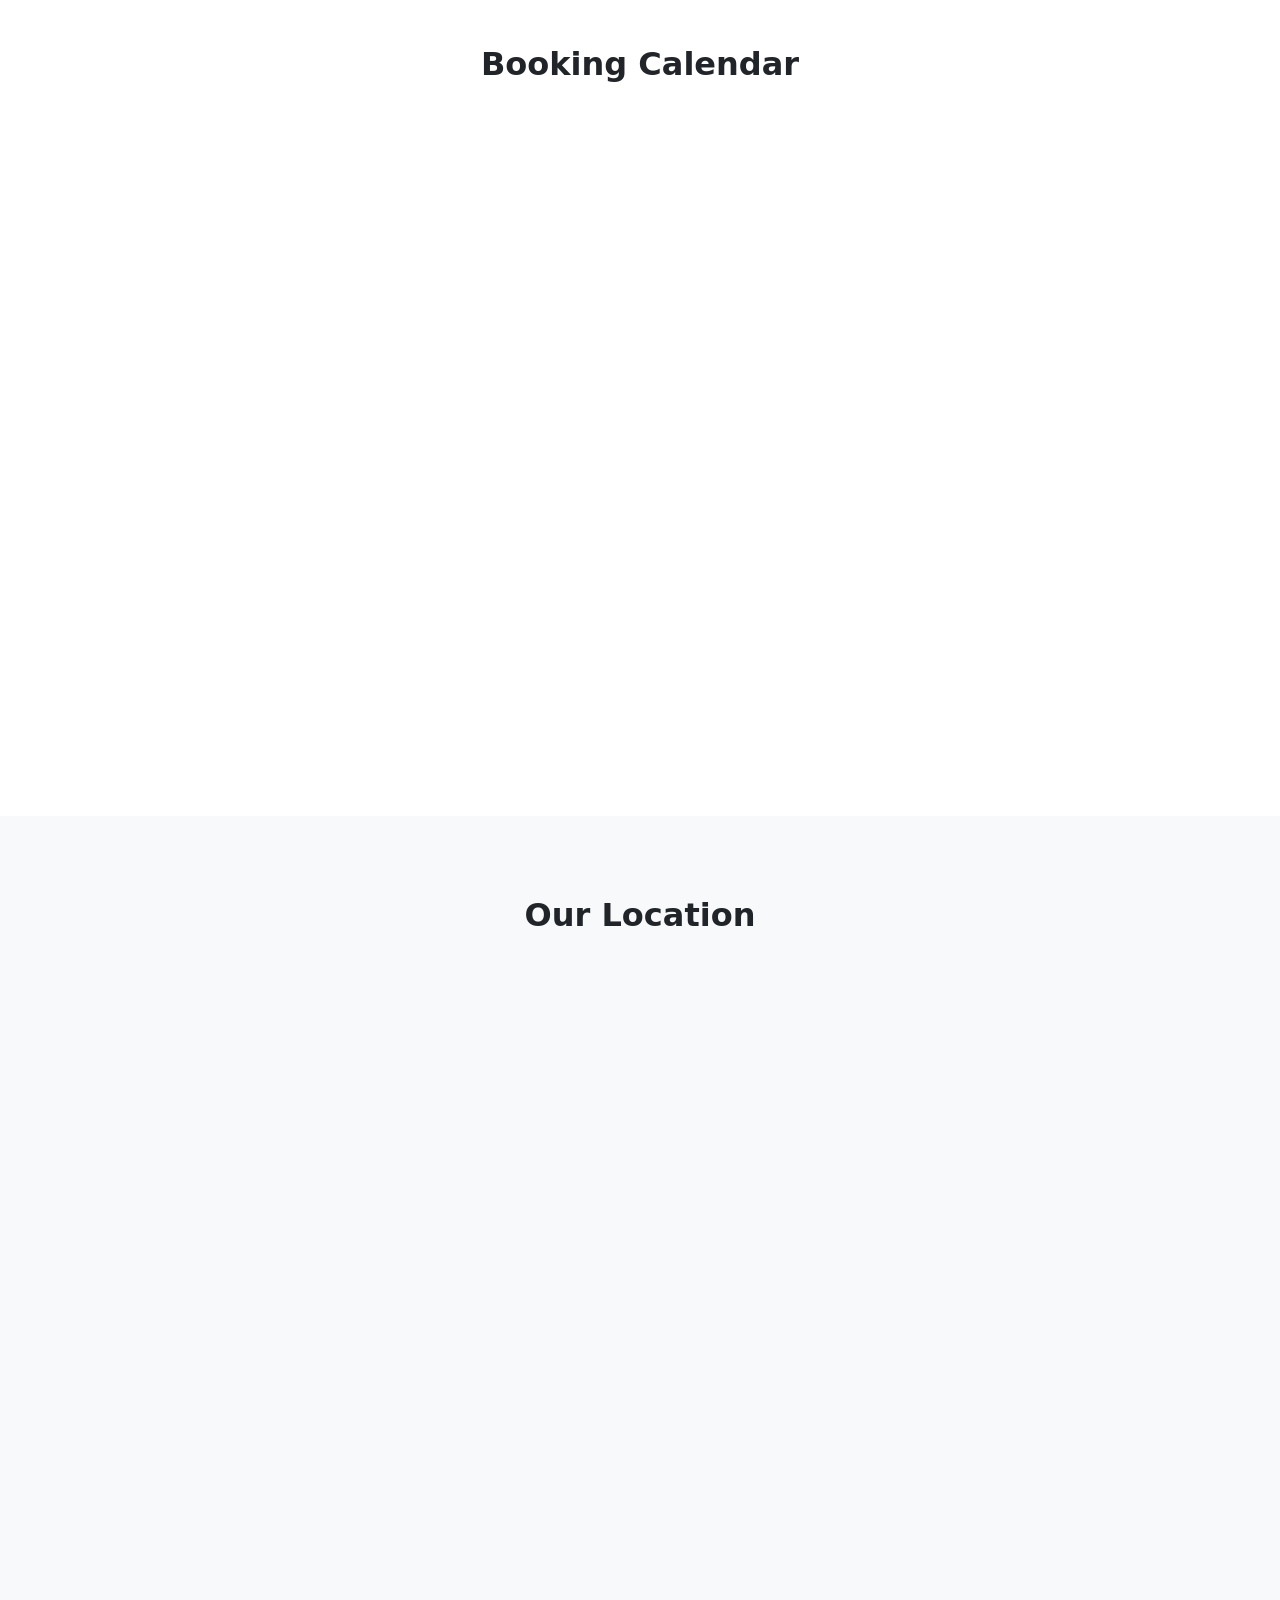
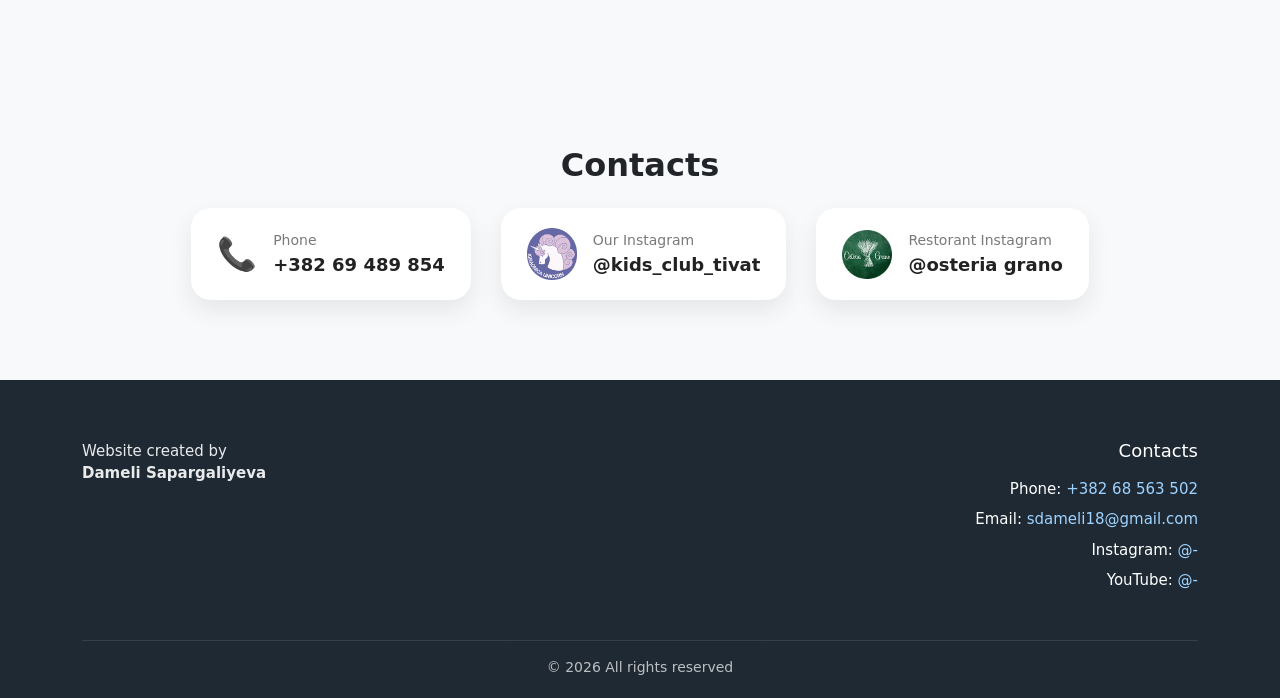
==== commit 468d31db: "Update index.html" ====
--- a/index.html
+++ b/index.html
@@ -612,7 +612,7 @@
     <h2 class="menu-title">Menu</h2>
 
     <img 
-      src="img/menu.png"
+      src="img/menu.jpg"
       alt="Menu"
       class="menu-img"
     >
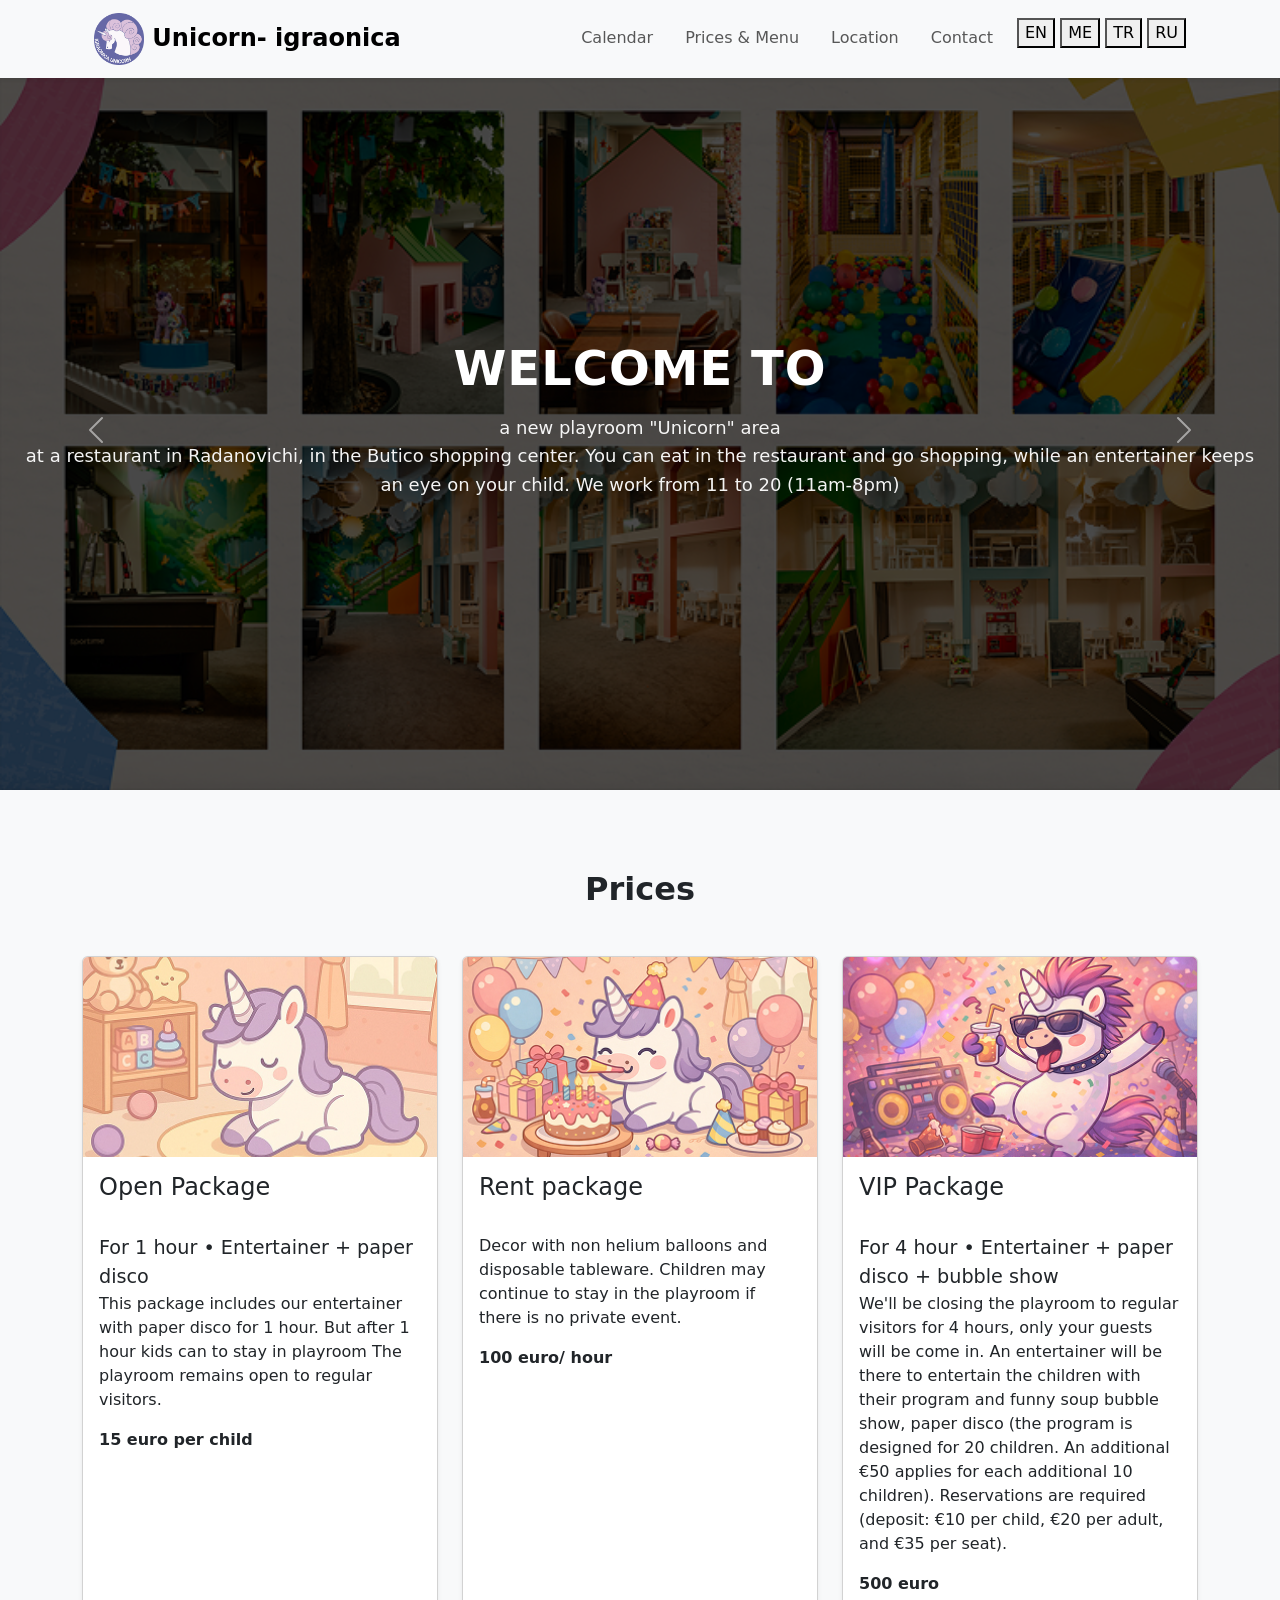
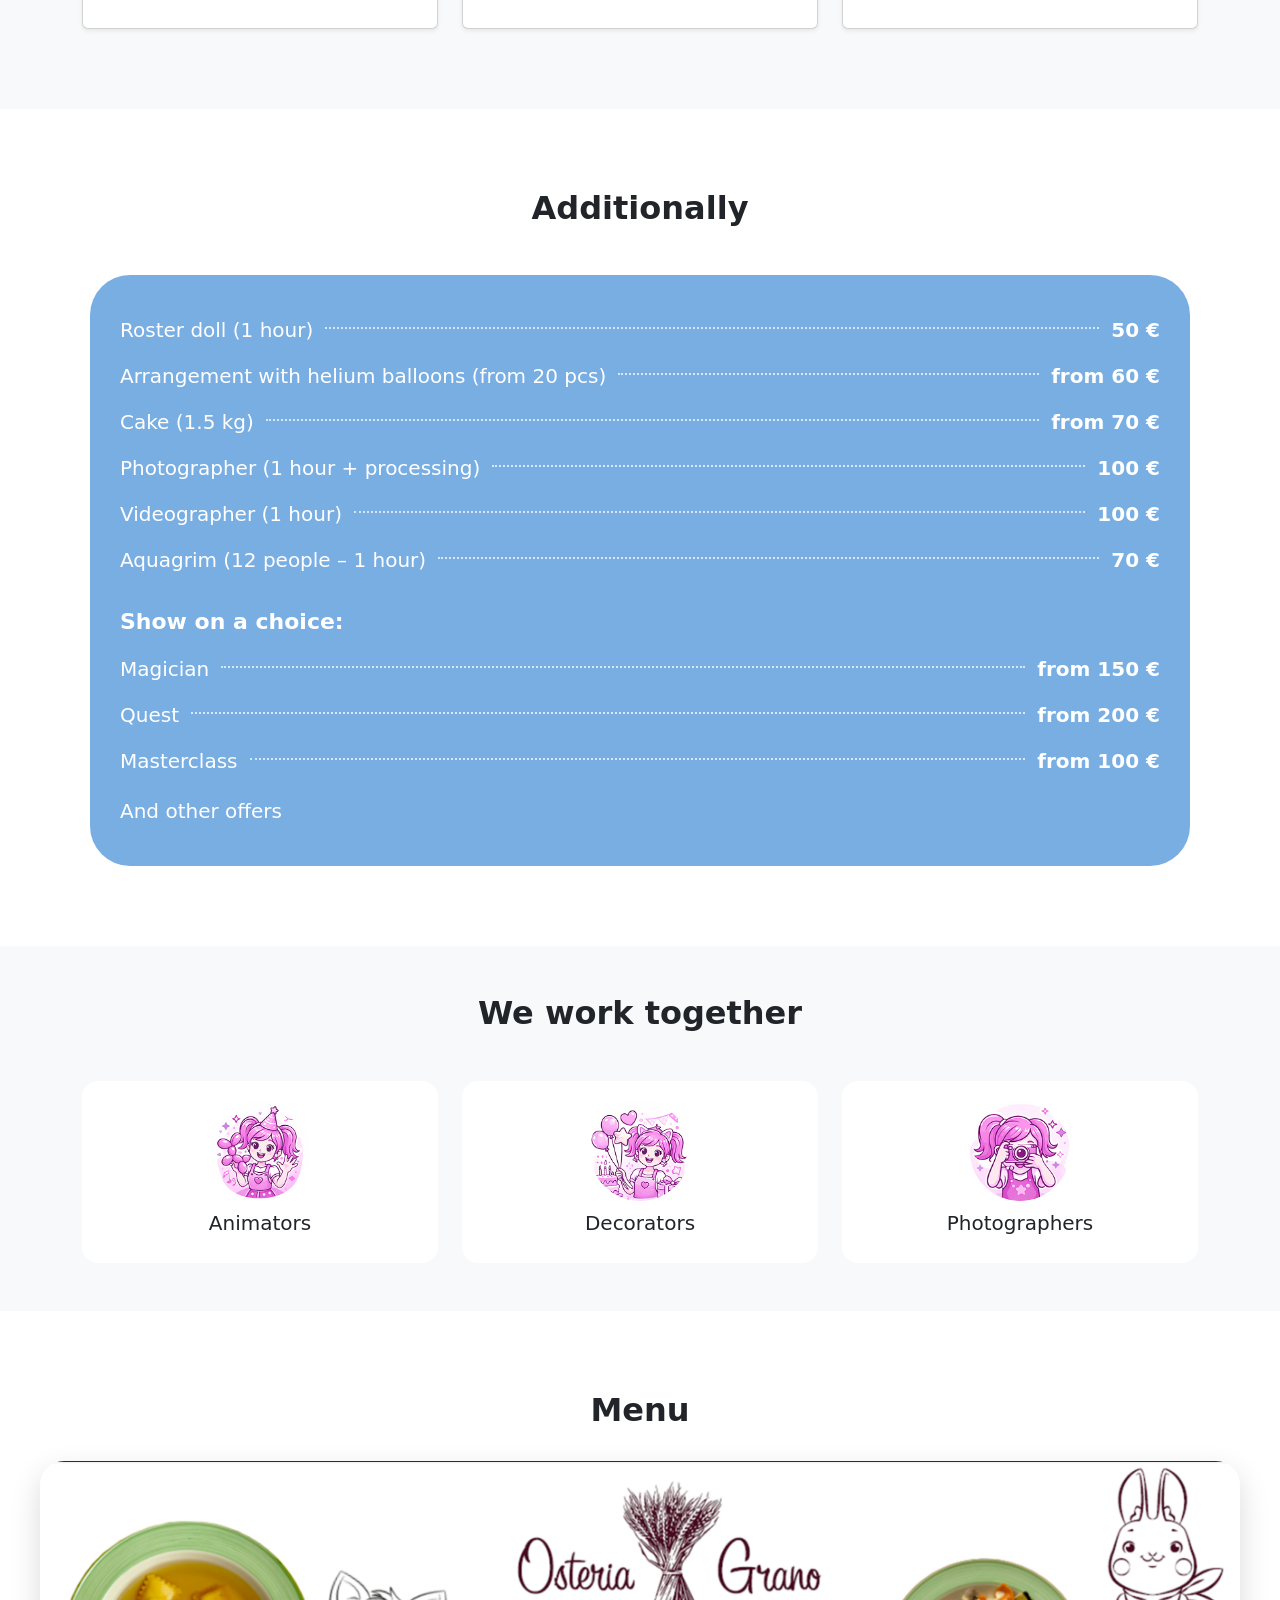
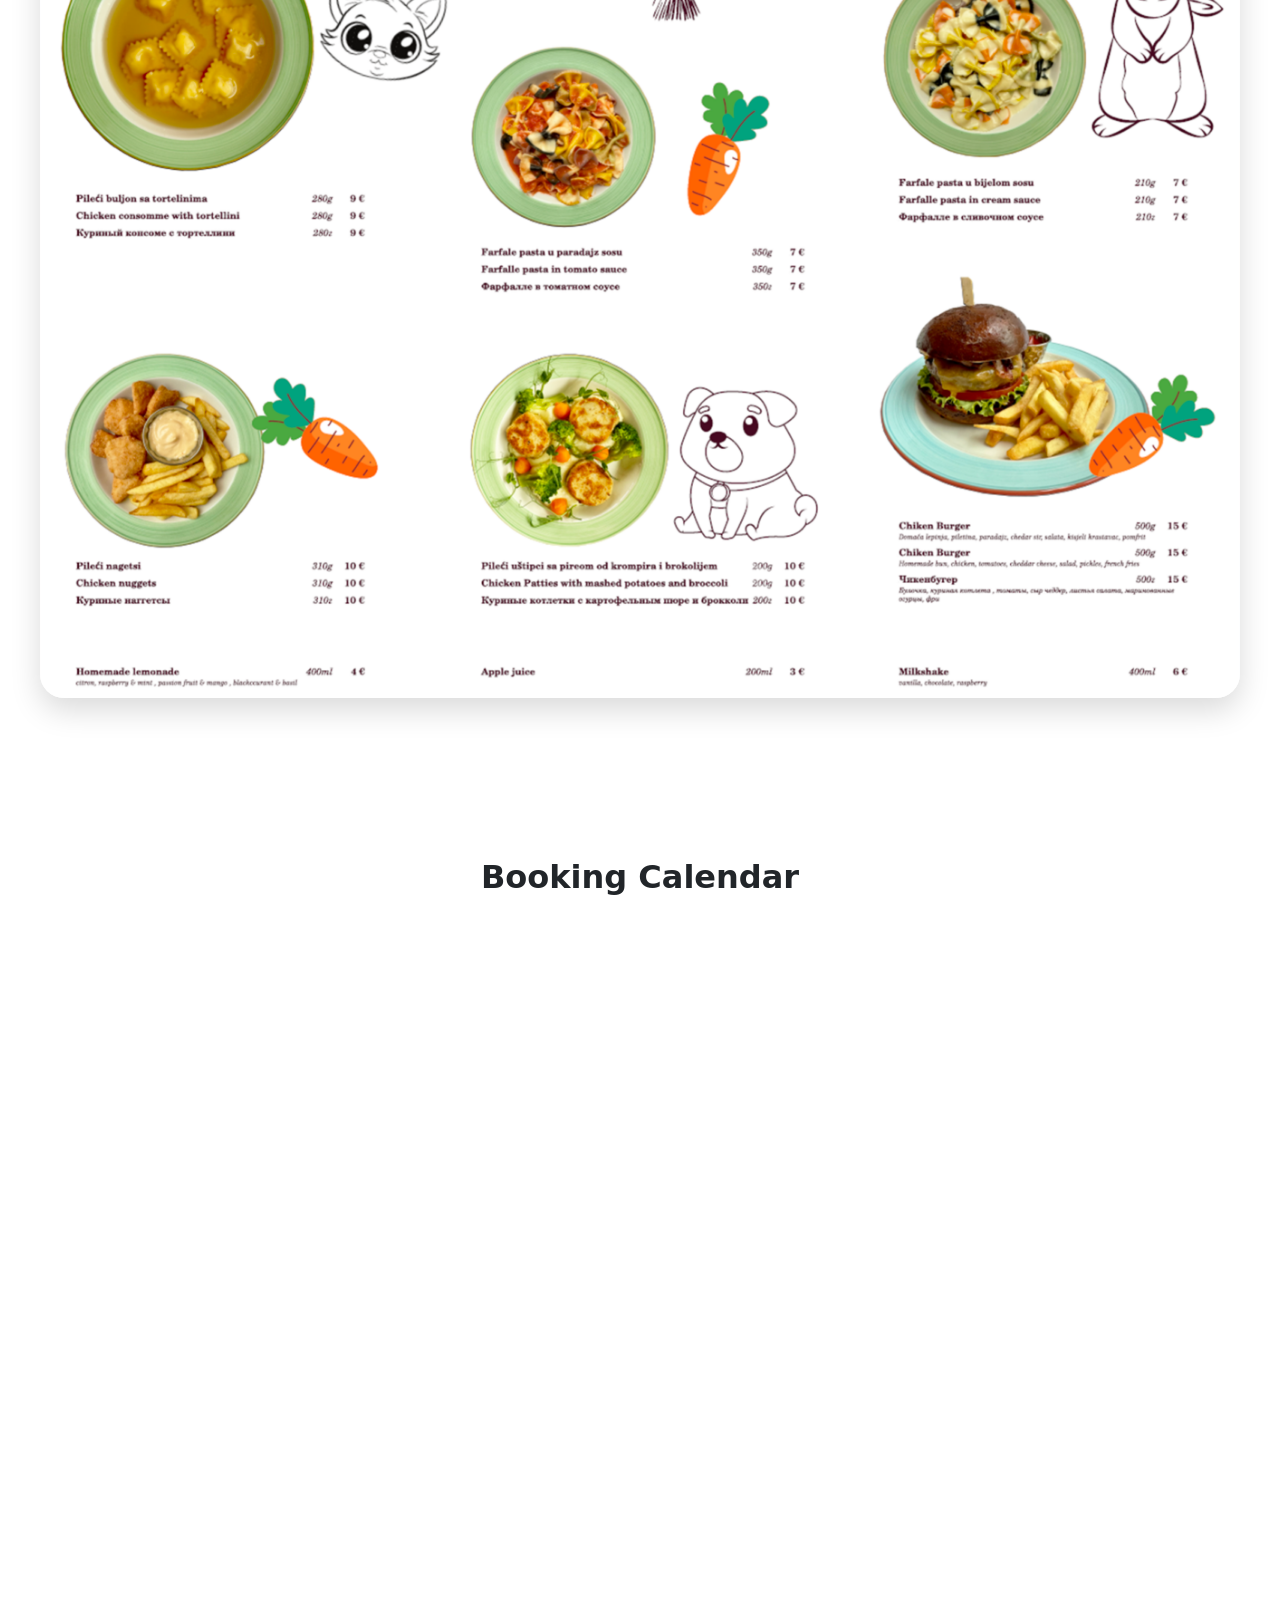
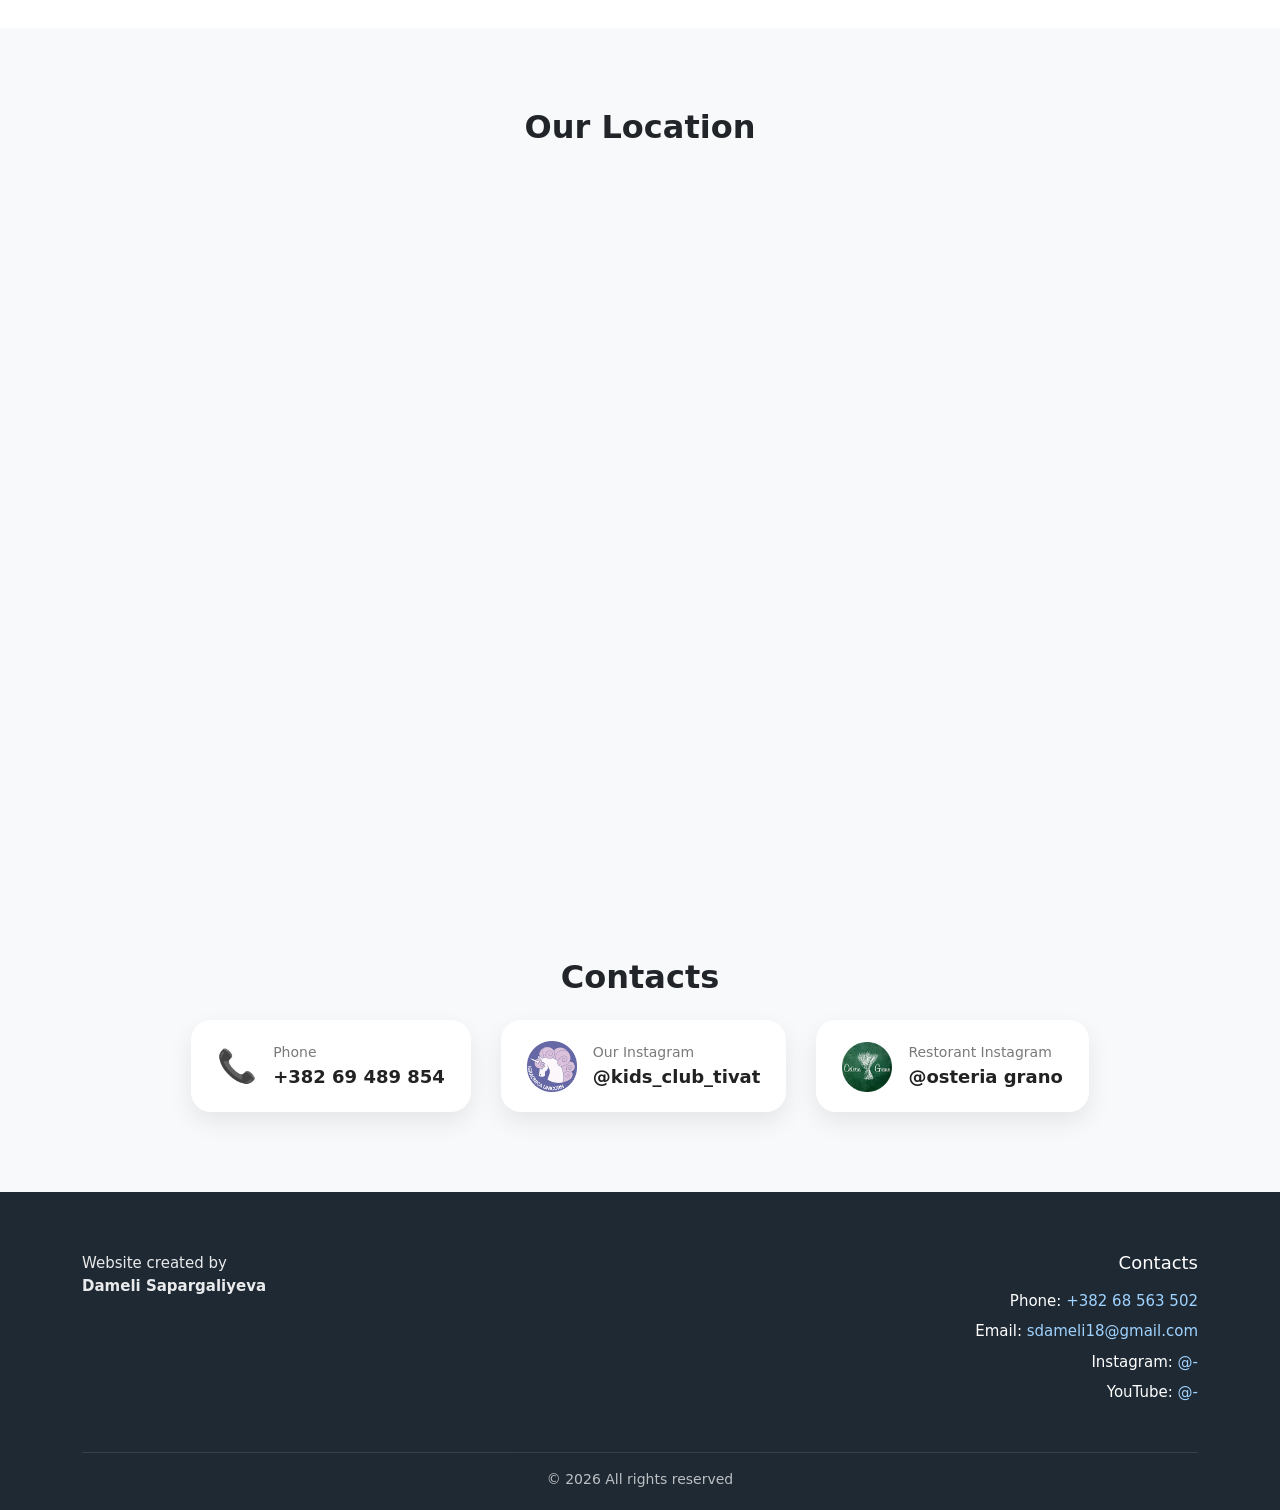
==== commit cef7ace6: "Add language switch buttons to navigation Added language switch buttons for language selection." ====
--- a/index.html
+++ b/index.html
@@ -61,6 +61,15 @@
         <li class="nav-item">
           <a class="nav-link" href="#contacts">Contact</a>
         </li>
+
+        
+        <li class="lang-switch">
+          <button class="lang-btn active" data-lang="en">EN</button>
+          <button class="lang-btn" data-lang="me">ME</button>
+          <button class="lang-btn" data-lang="tr">TR</button>
+          <button class="lang-btn" data-lang="ru">RU</button>
+        </li>
+        
       </ul>
     </div>
   </div>
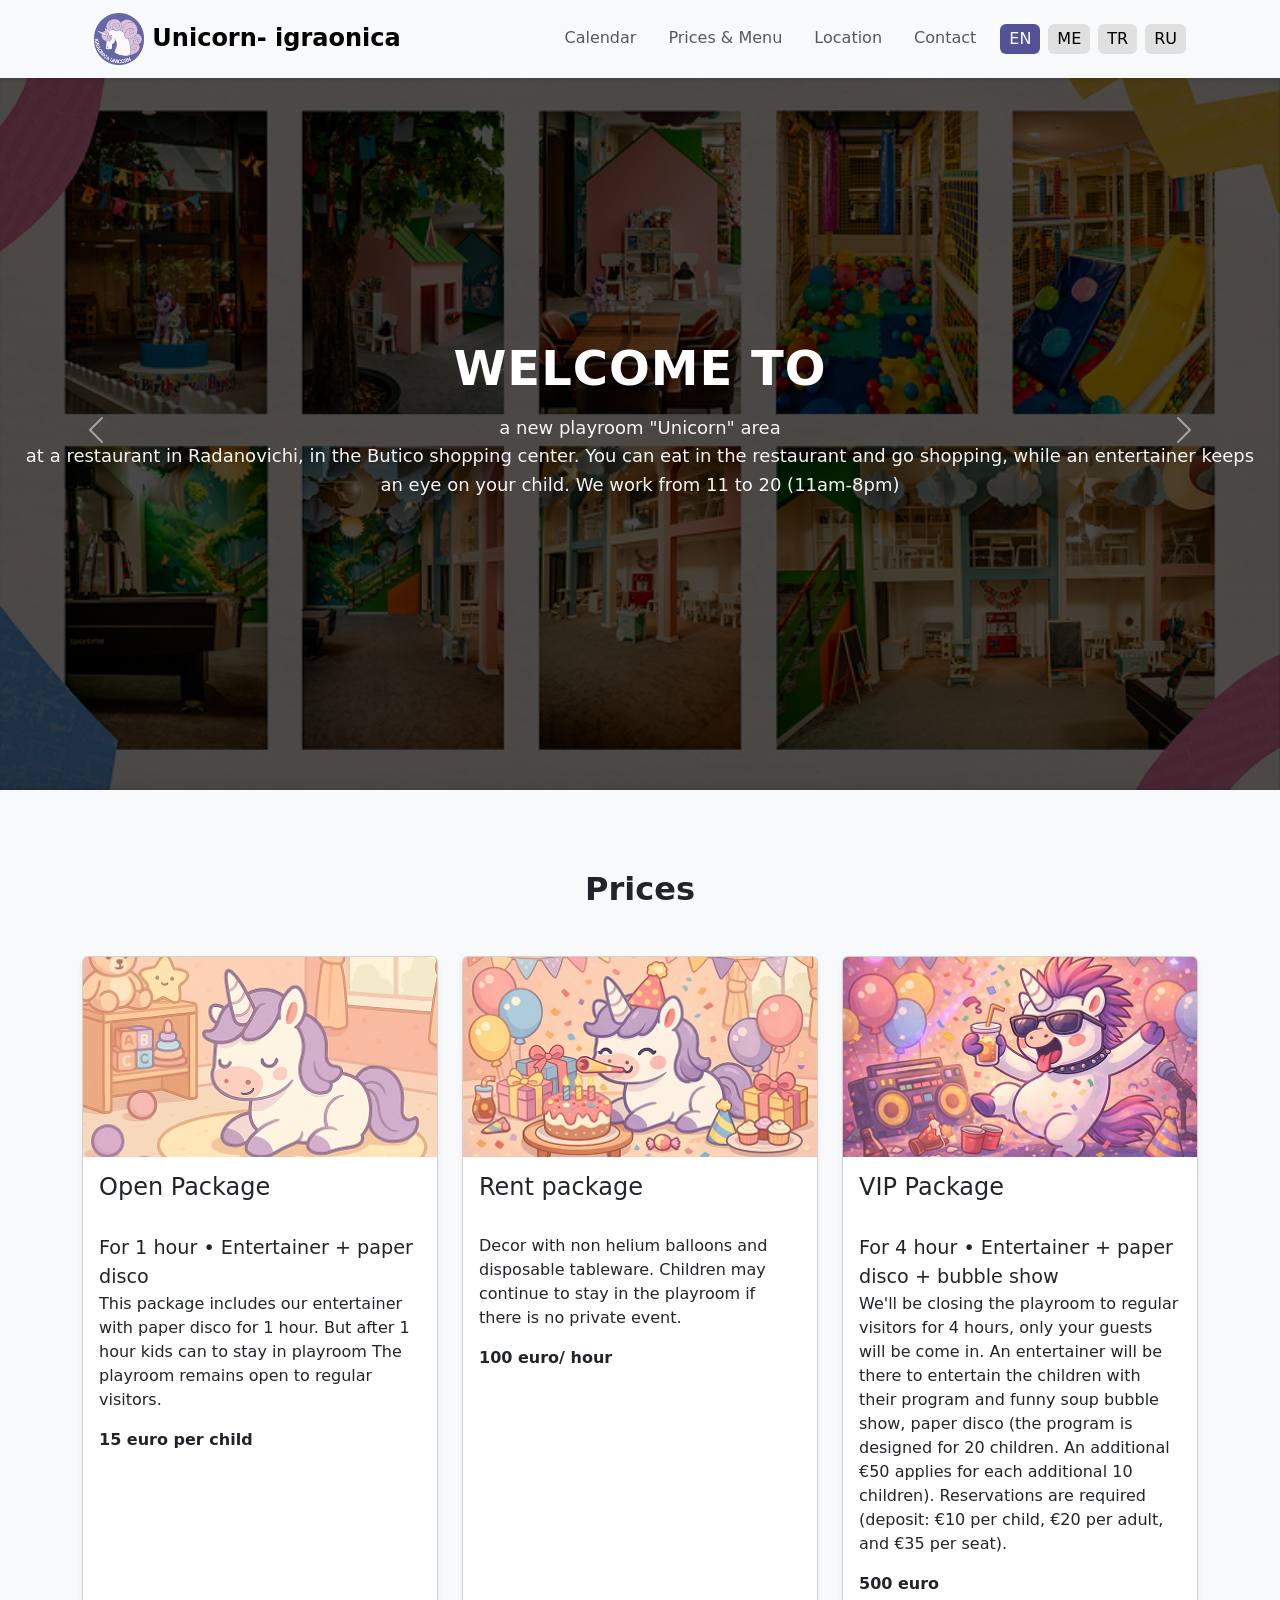
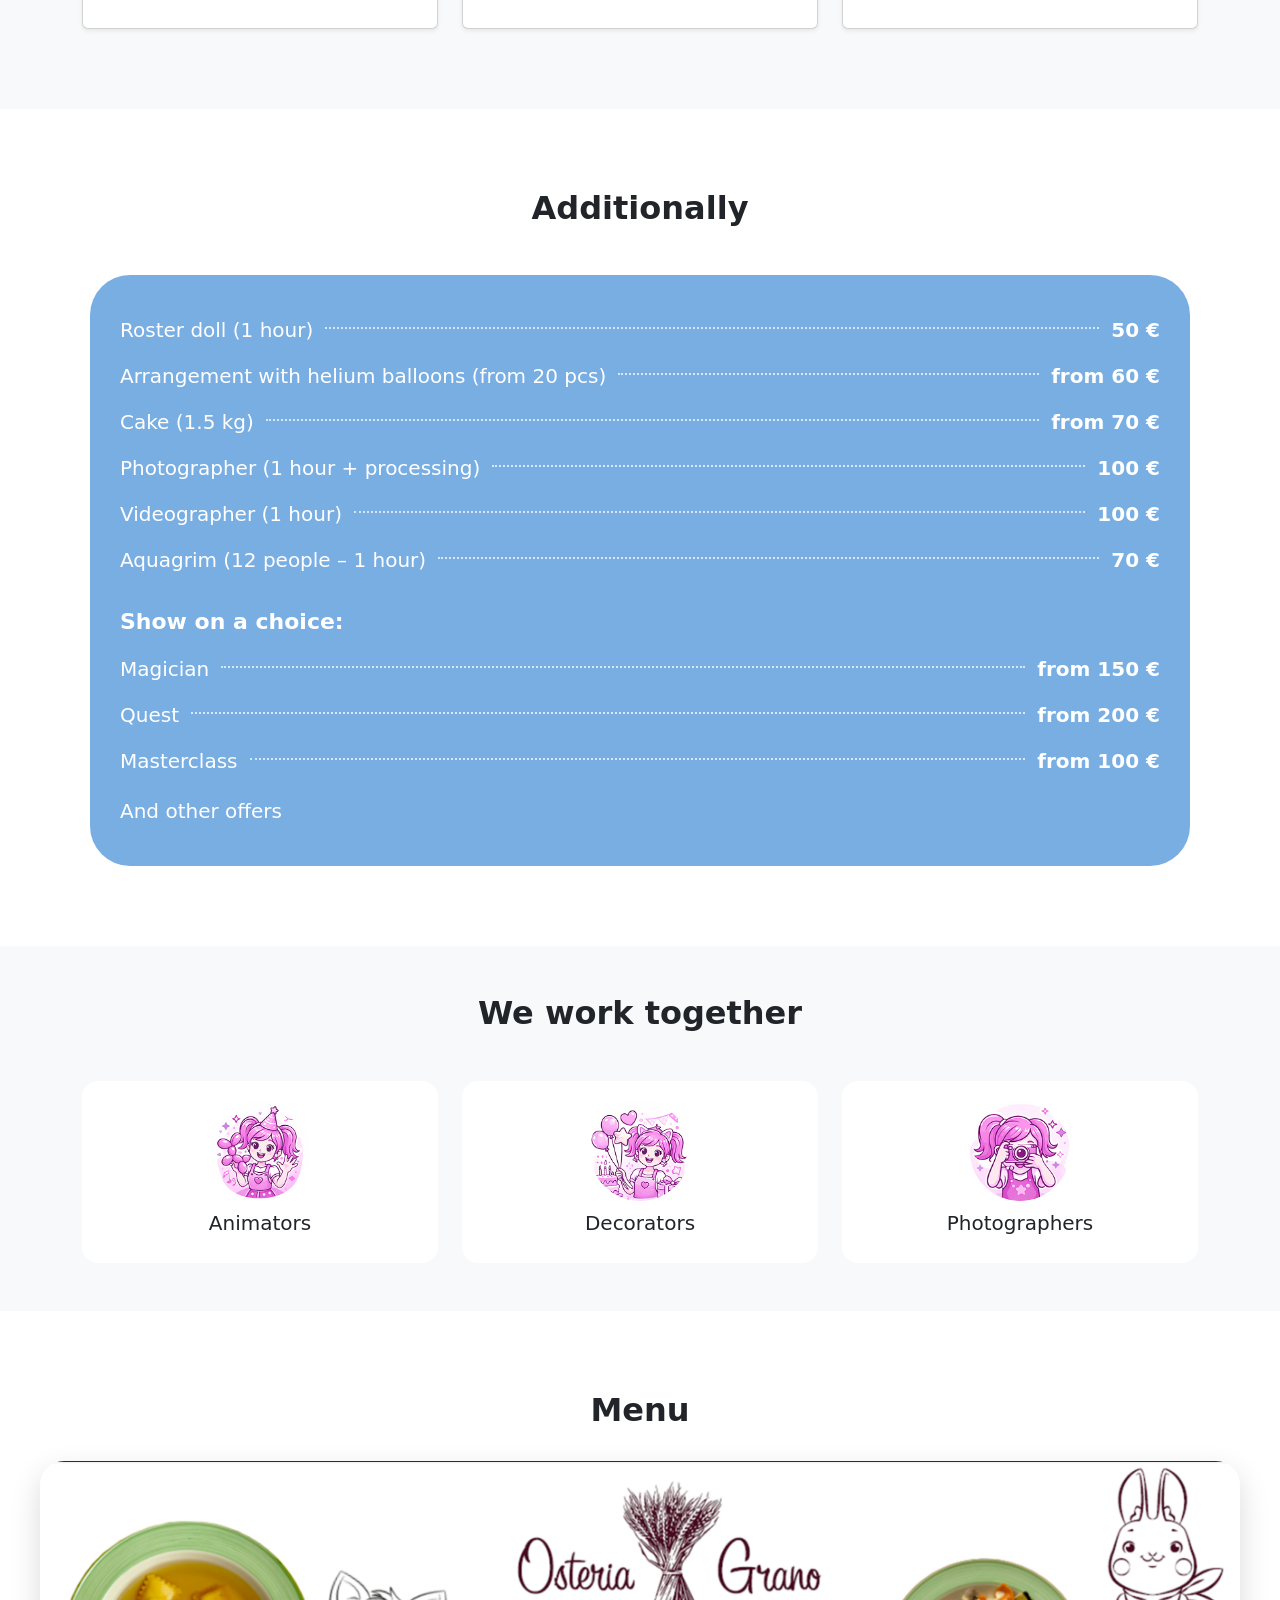
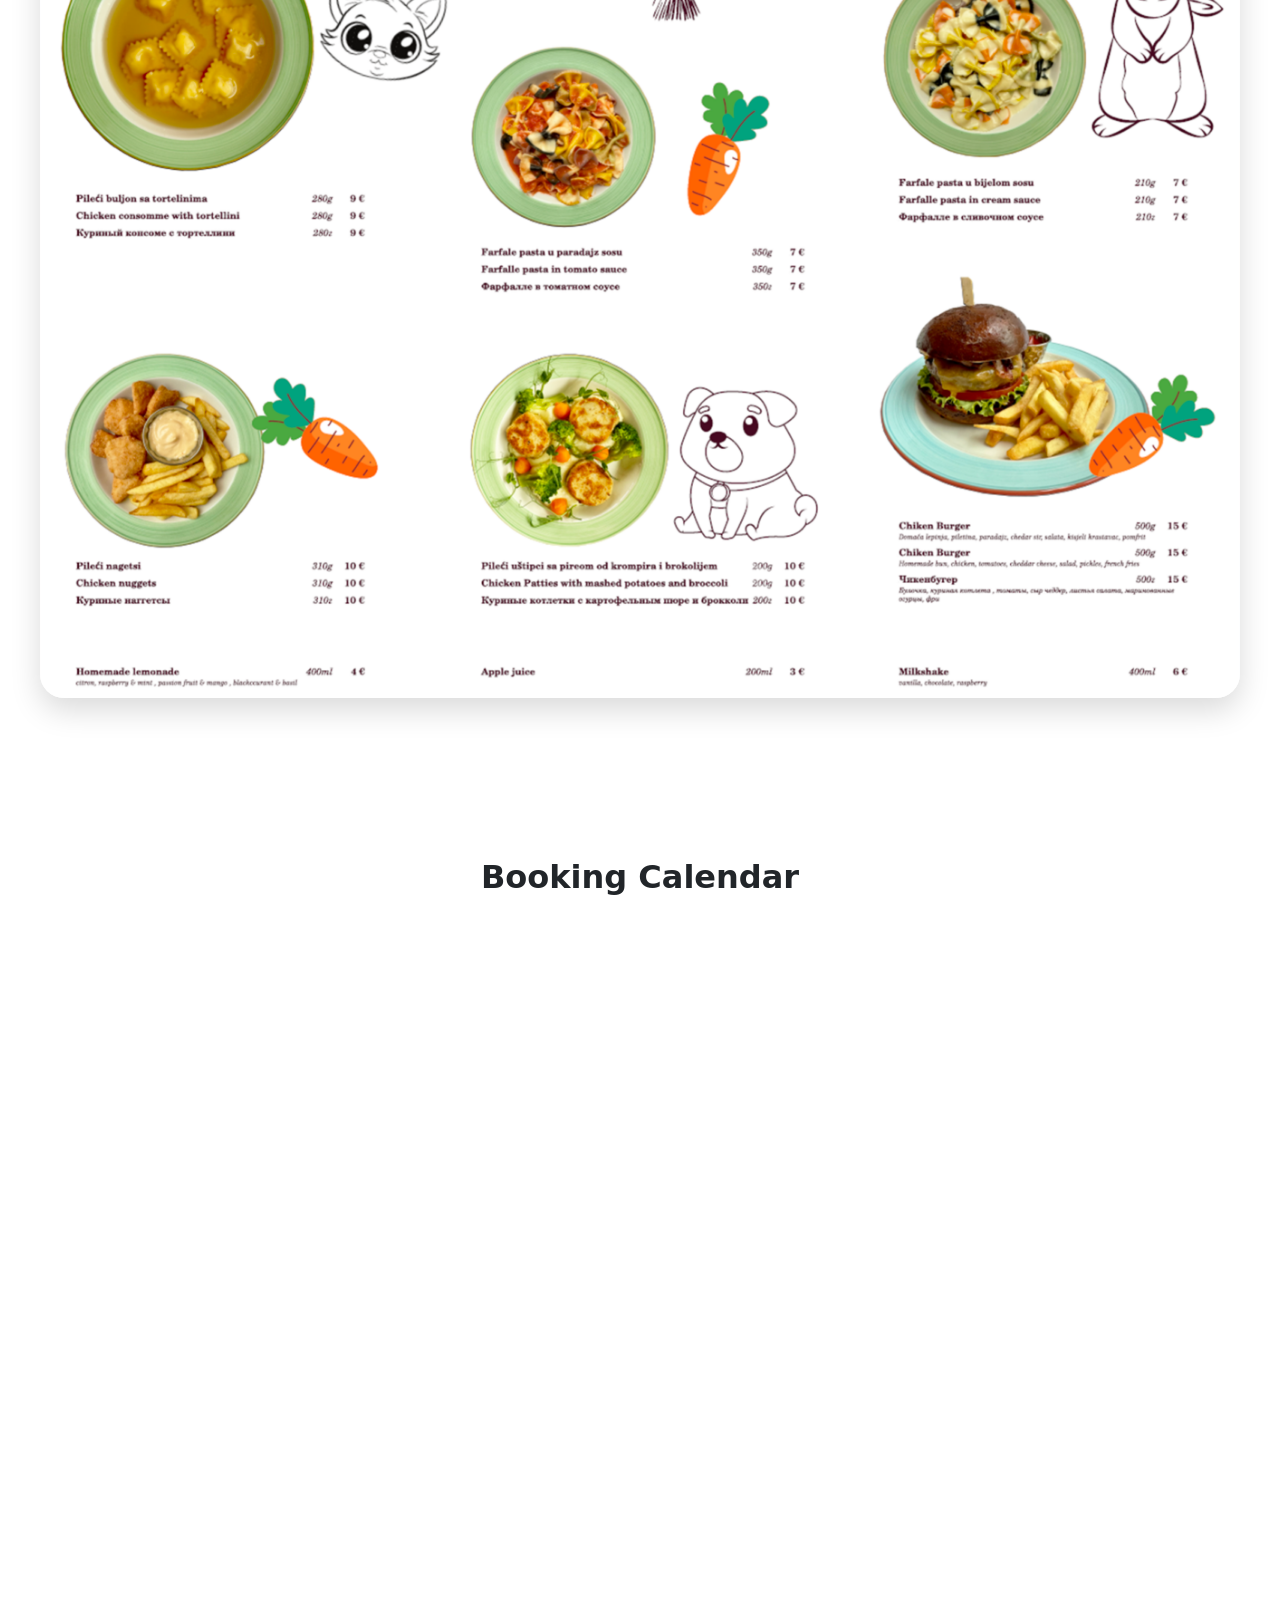
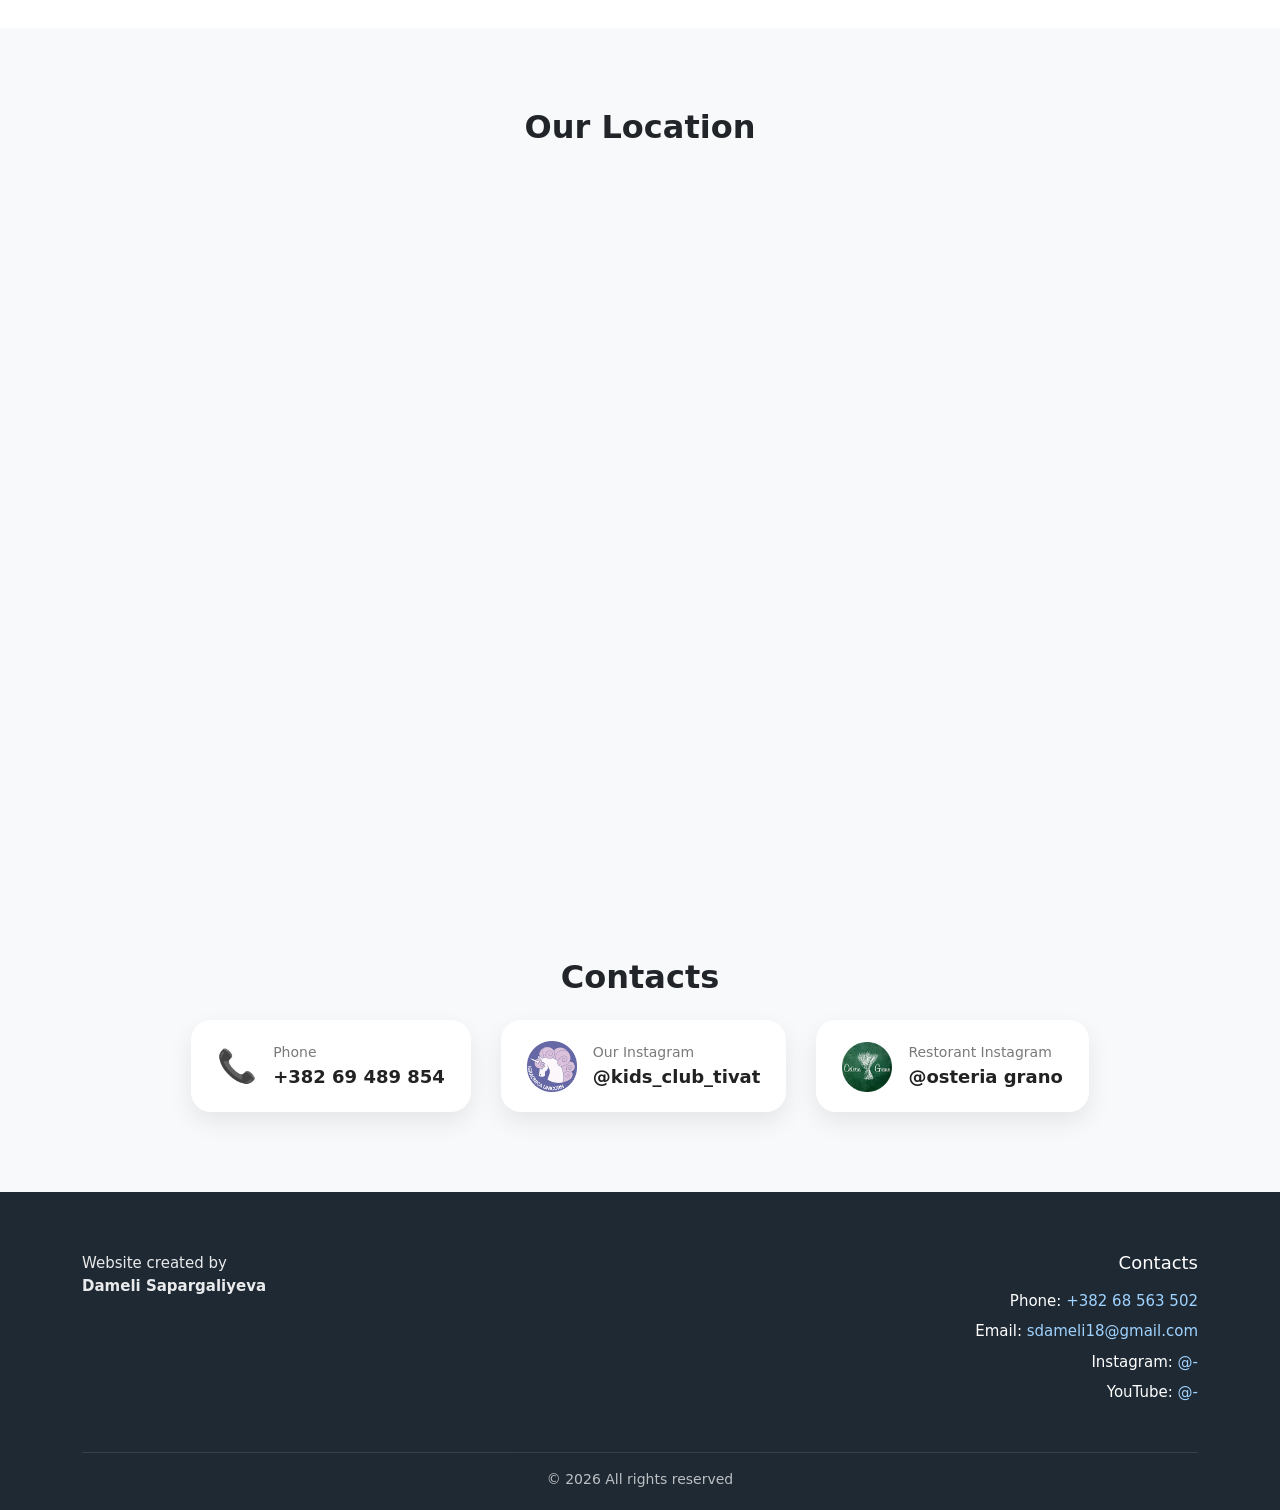
==== commit 88531e65: "Add lang.js script to index.html" ====
--- a/index.html
+++ b/index.html
@@ -756,6 +756,8 @@
 
 <!-- Bootstrap JS -->
 <script src="https://cdn.jsdelivr.net/npm/bootstrap@5.3.2/dist/js/bootstrap.bundle.min.js"></script>
+  
+<script src="lang.js"></script>
 </body>
 </html>
 
--- a/style.css
+++ b/style.css
@@ -427,3 +427,37 @@
   }
 
 }
+
+/* Контейнер */
+.lang-switch {
+    /* position: fixed;
+    top: 20px;
+    right: 20px; */
+    display: flex;
+    gap: 8px;
+    align-items: center;  
+}
+
+
+
+/* Кнопки */
+.lang-btn {
+ background-color: #e0e0e0;
+  padding: 3px 9px;
+  border: none;
+  border-radius: 6px;
+  cursor: pointer;
+  font-weight: 500;
+  transition: 0.2s;
+}
+
+/* Анимация клика */
+.lang-btn:active {
+    transform: scale(0.9);
+}
+ 
+.lang-btn.active,
+.lang-btn:hover {
+  background-color:#535297;
+  color: #fff;
+}
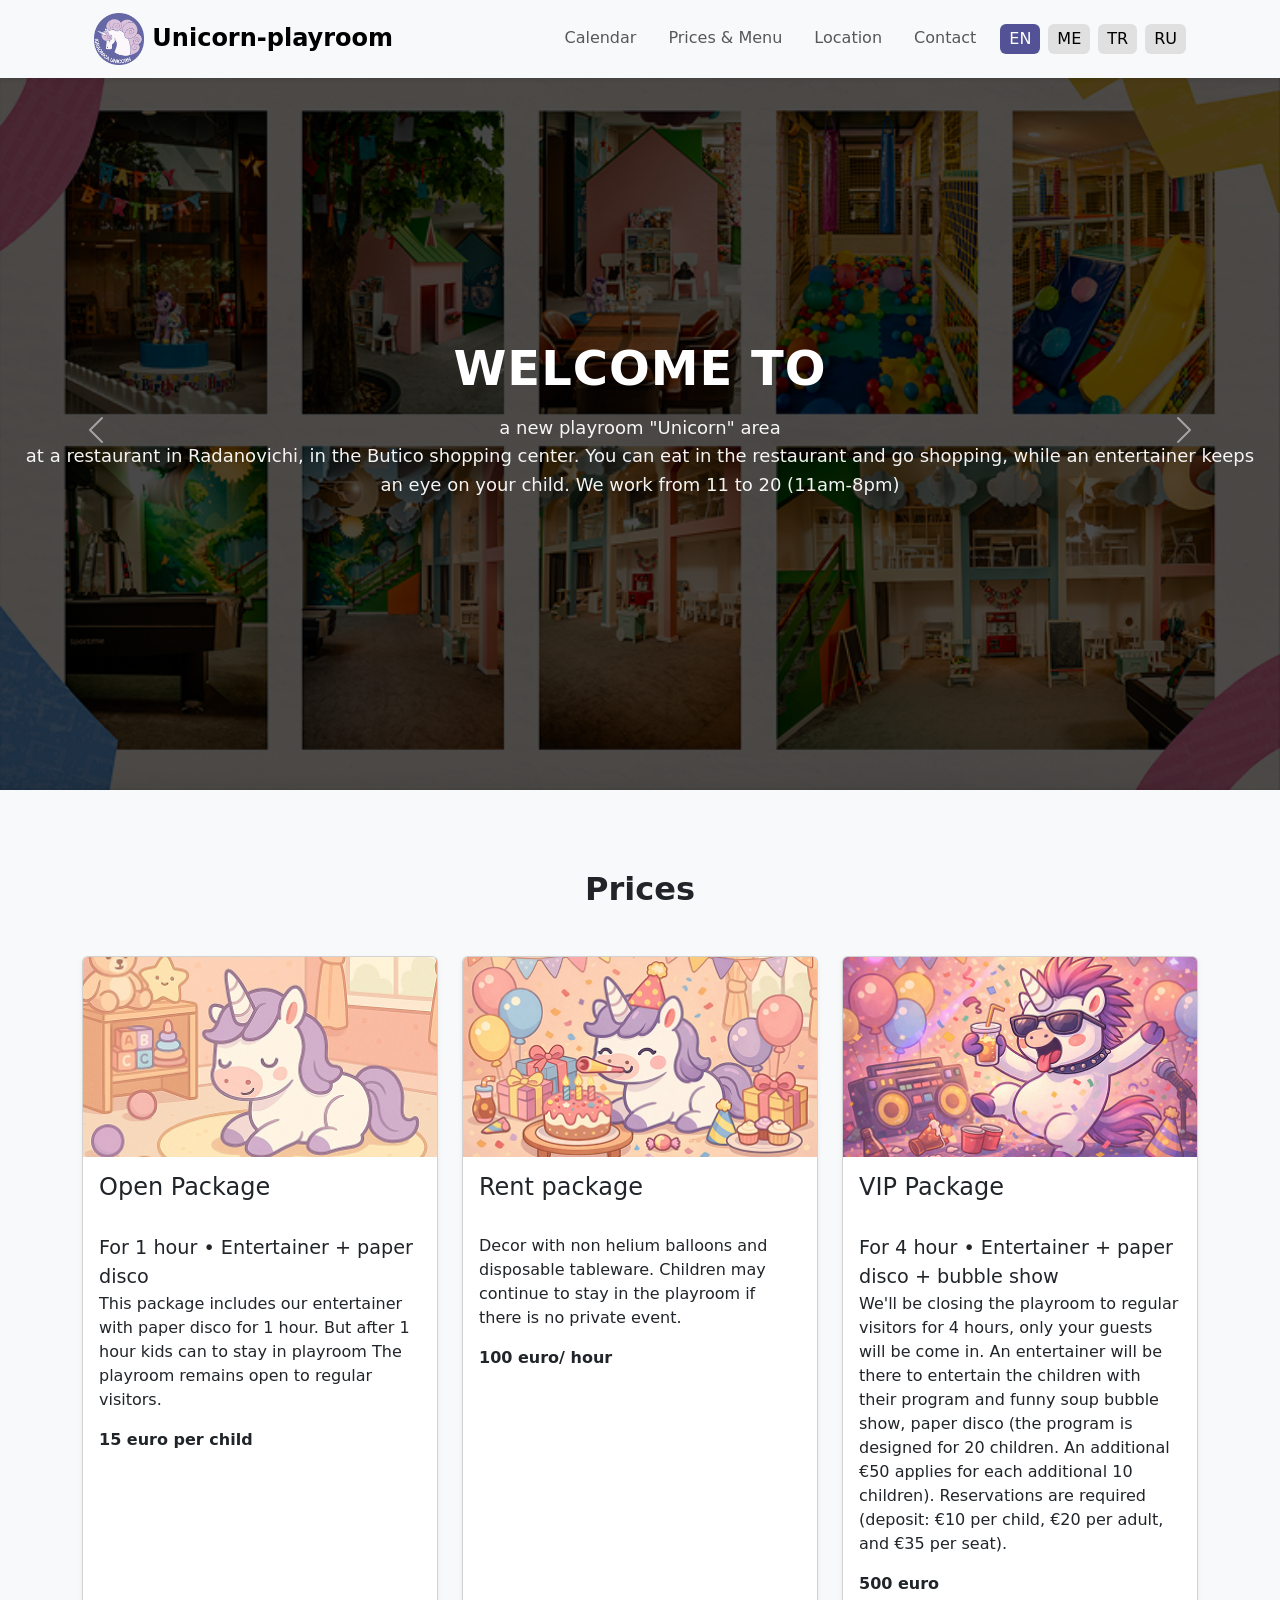
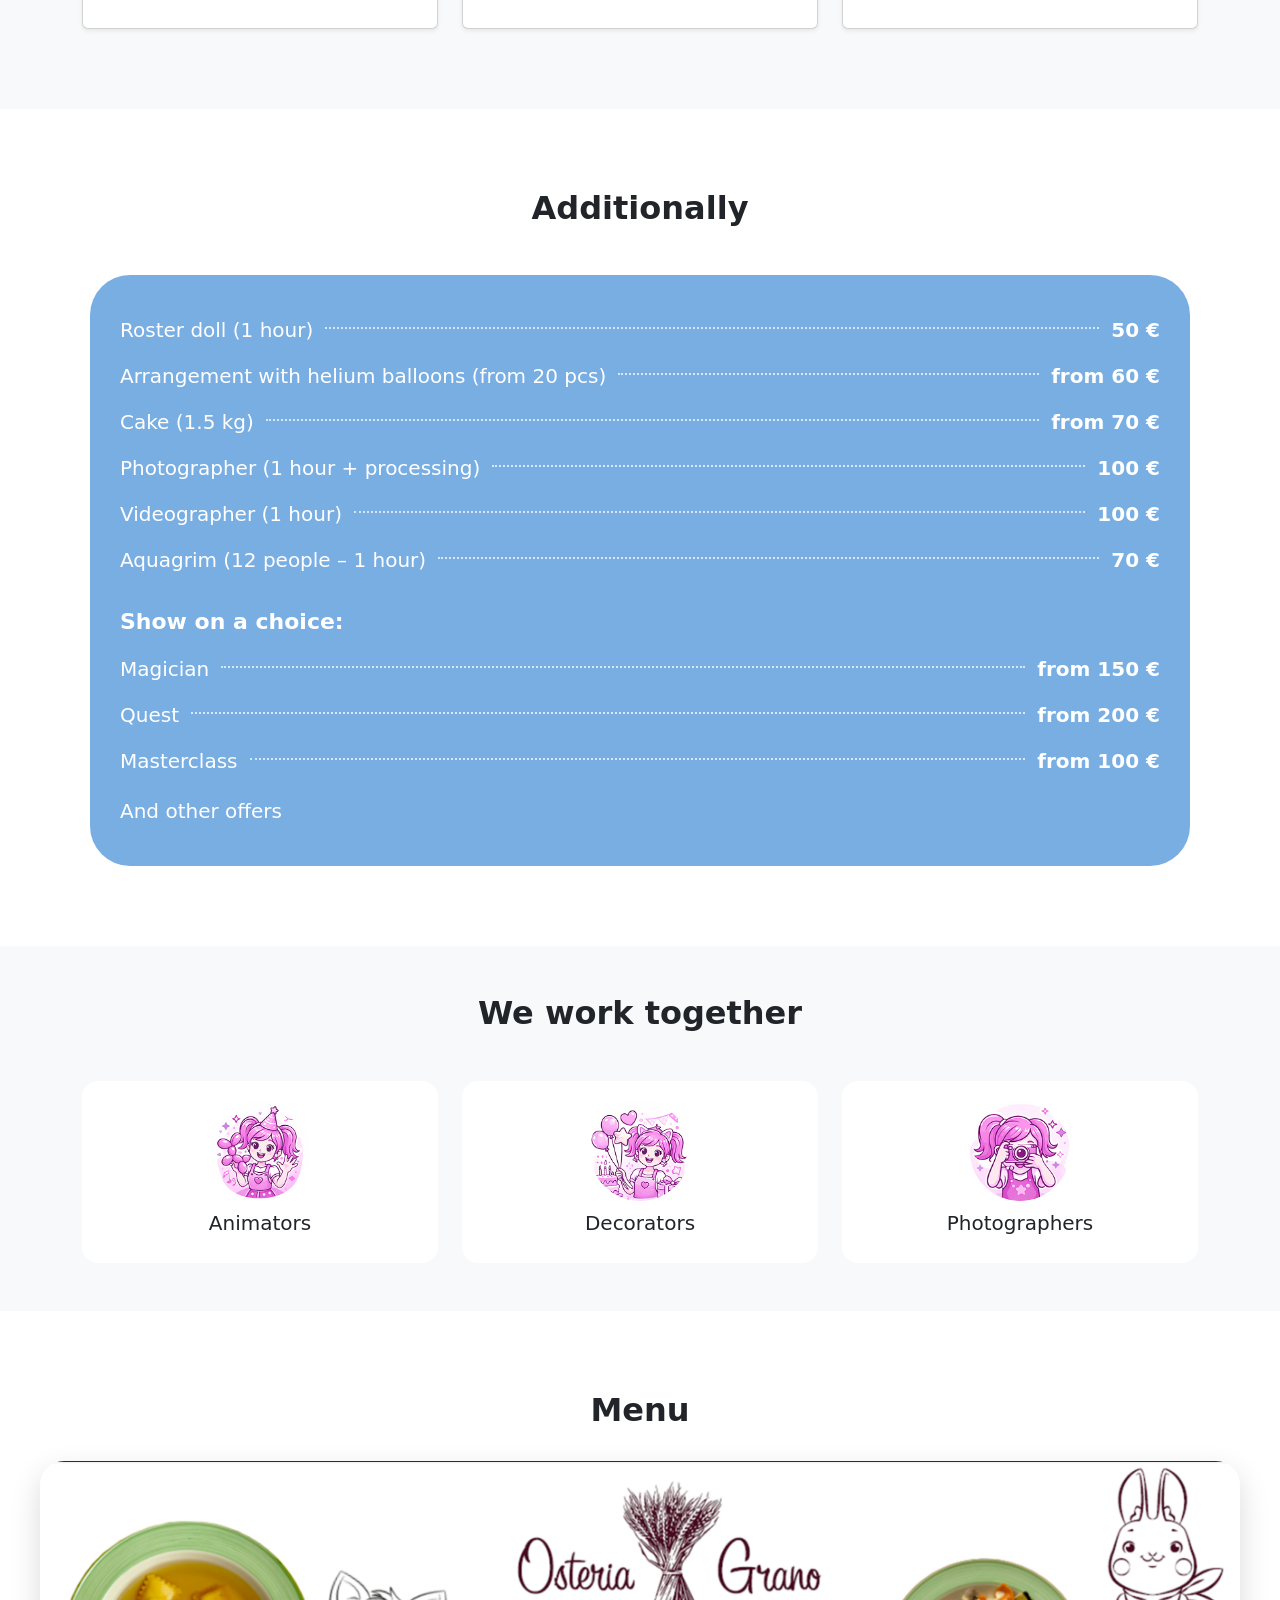
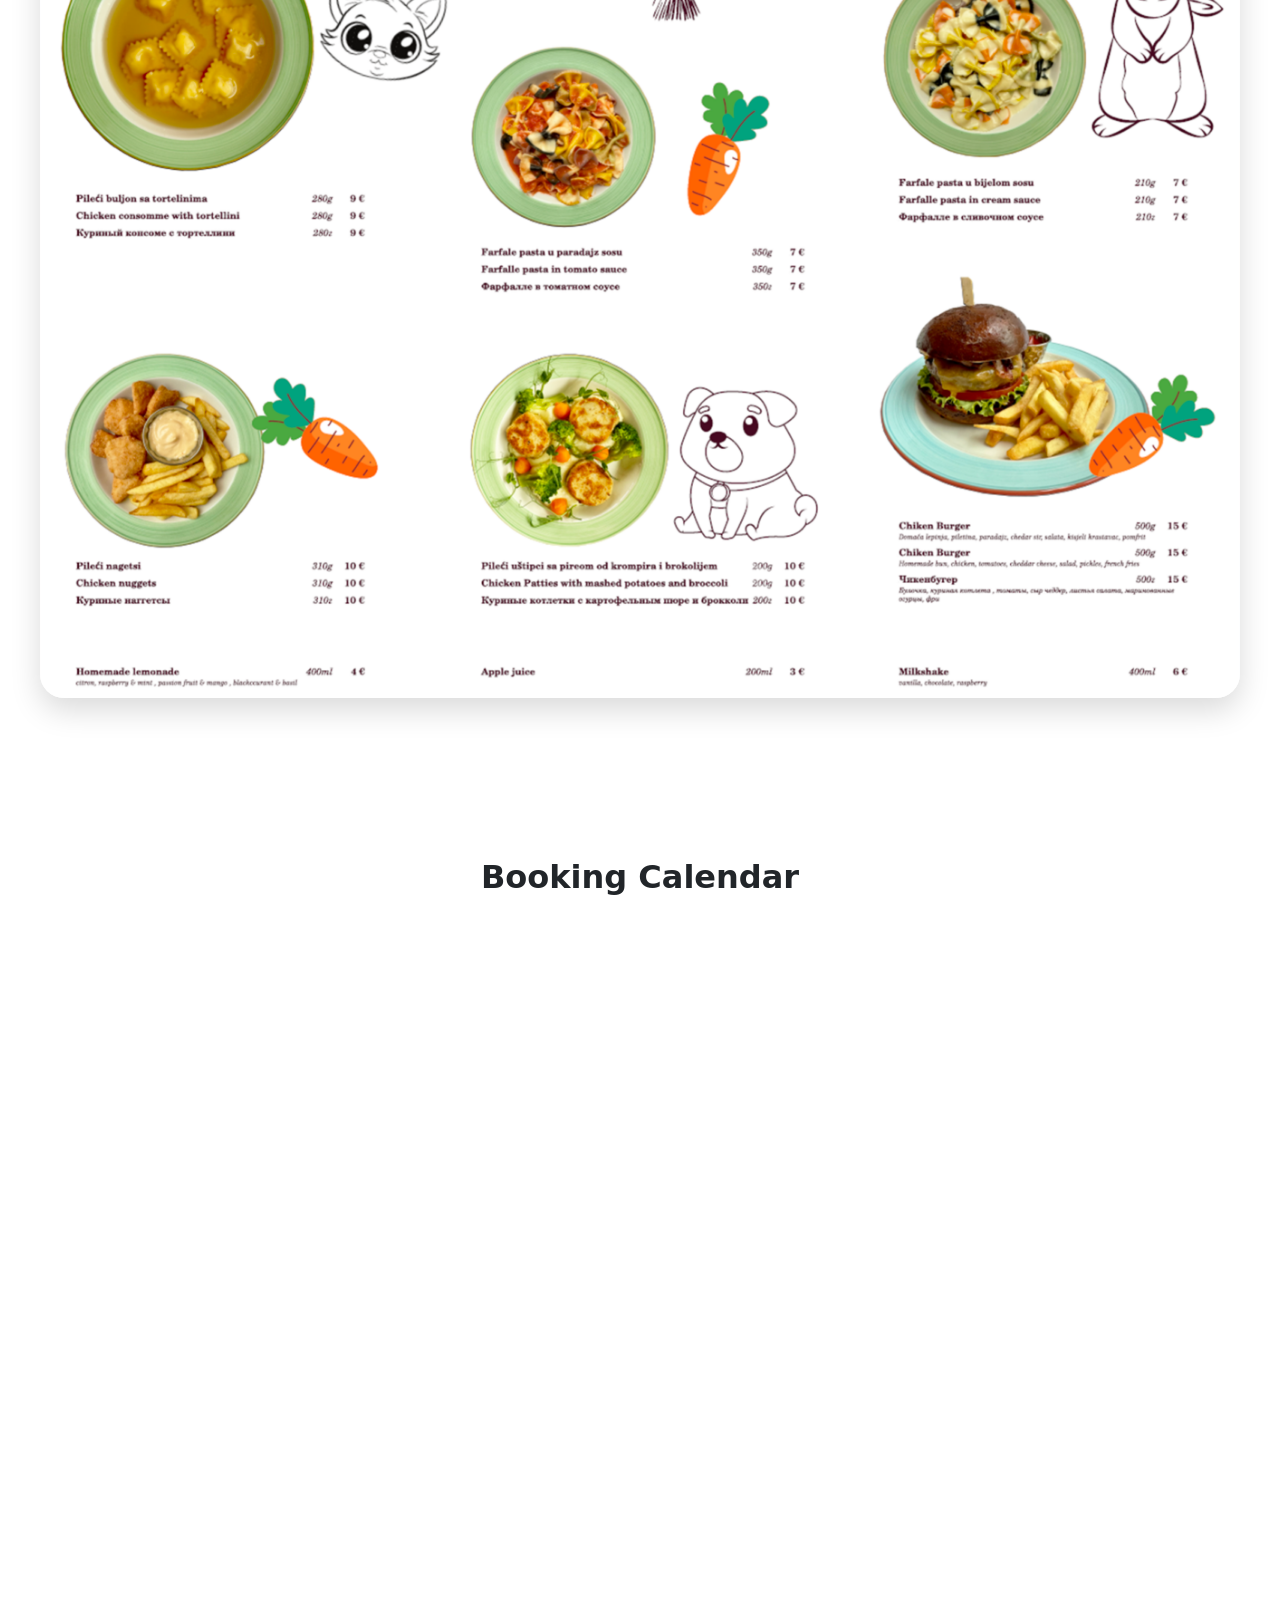
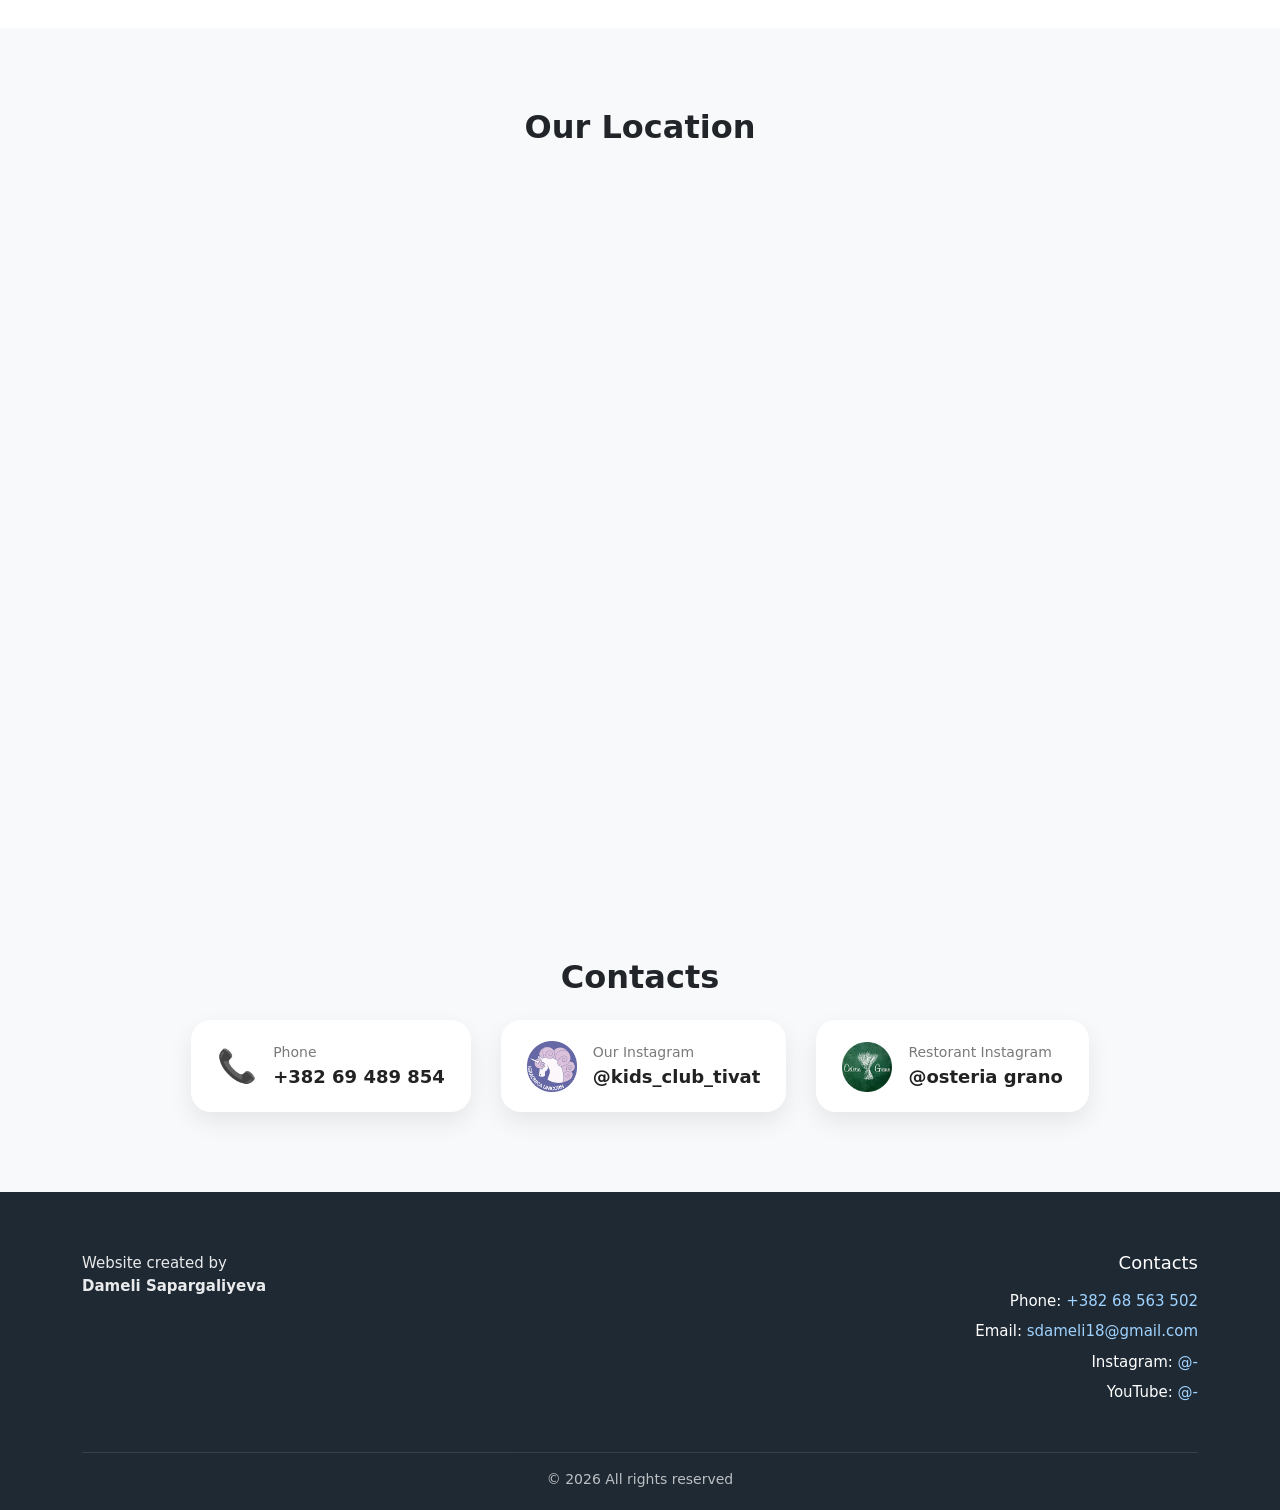
==== commit 00a4117b: "Update navbar brand name from 'igraonica' to 'playroom'" ====
--- a/index.html
+++ b/index.html
@@ -40,7 +40,7 @@
 <nav class="navbar navbar-expand-lg bg-body-tertiary fixed-top shadow-sm">
   <div class="container px-4">
     <a class="navbar-brand fw-bold fs-4" href="#">
-      <img src="img/unicorn--logo.png" width="50px " alt="logo"> Unicorn- igraonica
+      <img src="img/unicorn--logo.png" width="50px " alt="logo"> Unicorn-playroom
     </a>
 
     <button class="navbar-toggler" type="button" data-bs-toggle="collapse" data-bs-target="#navbarNav">
